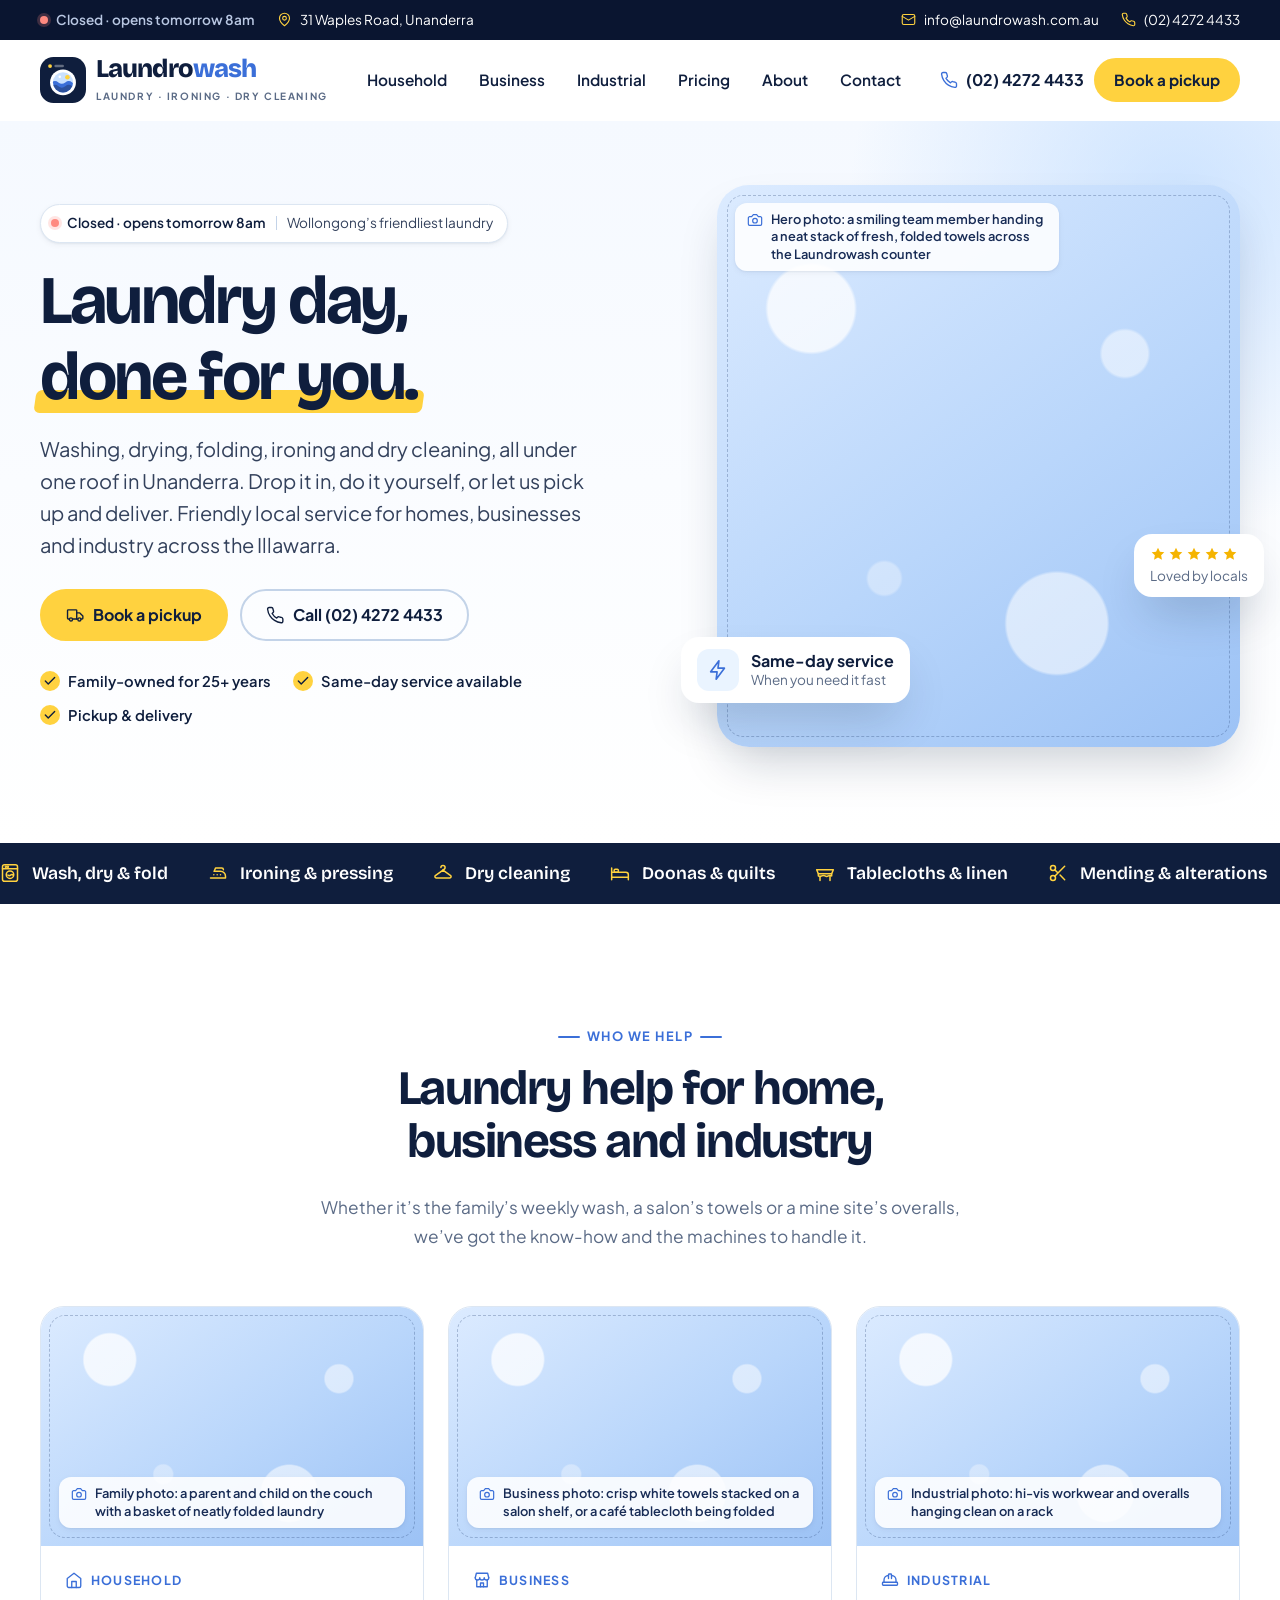
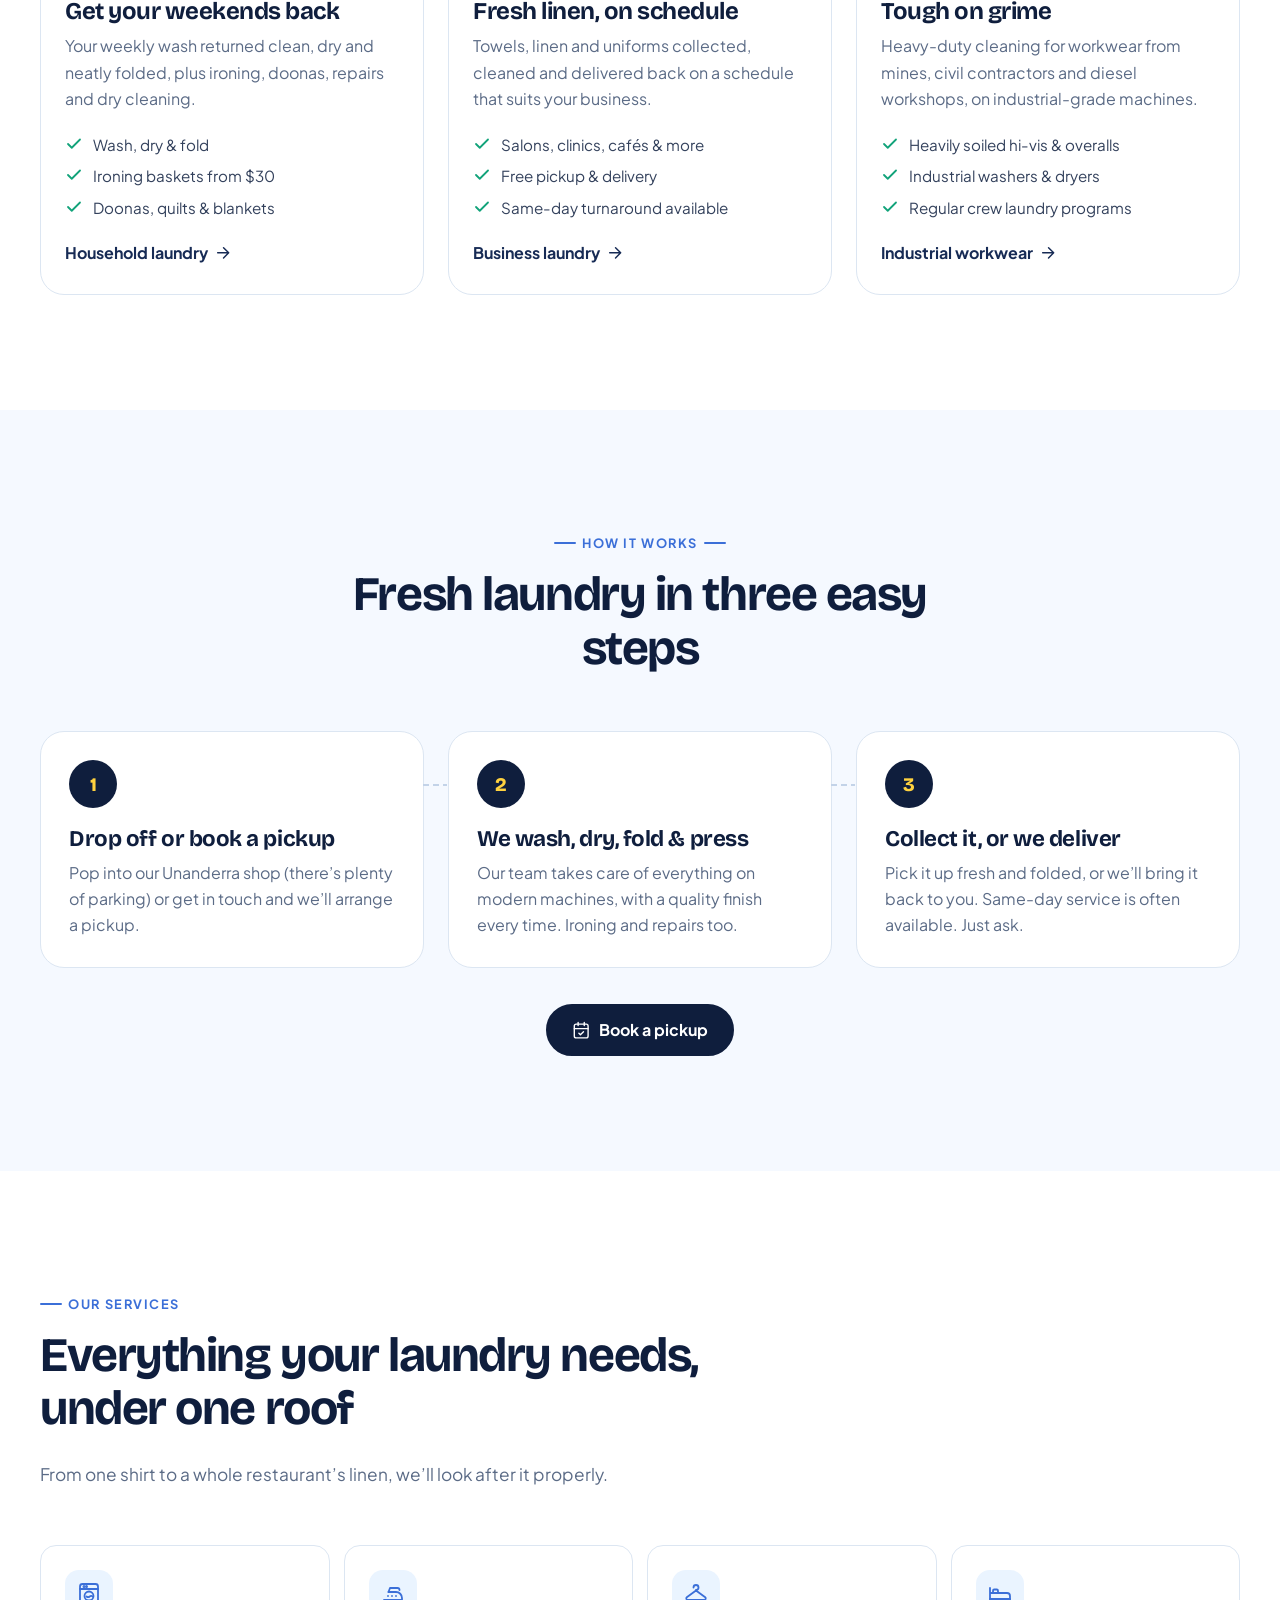
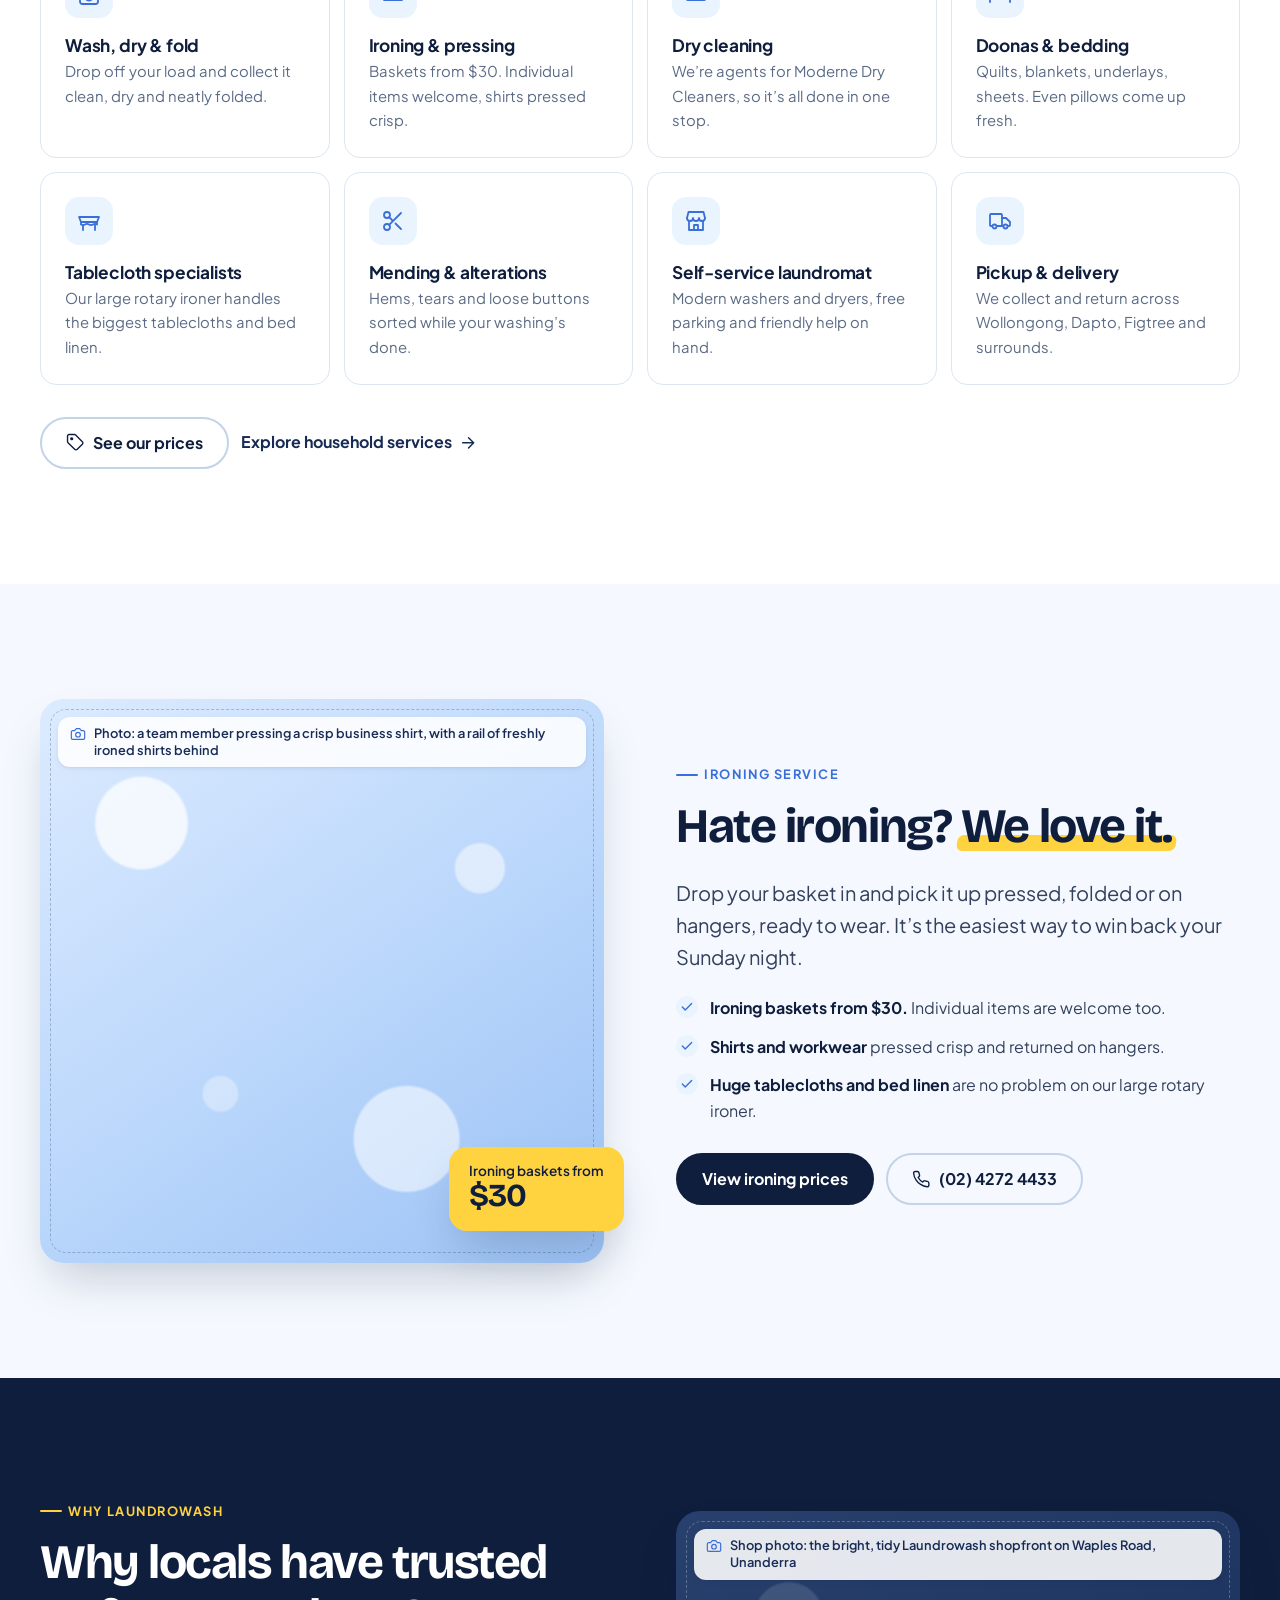
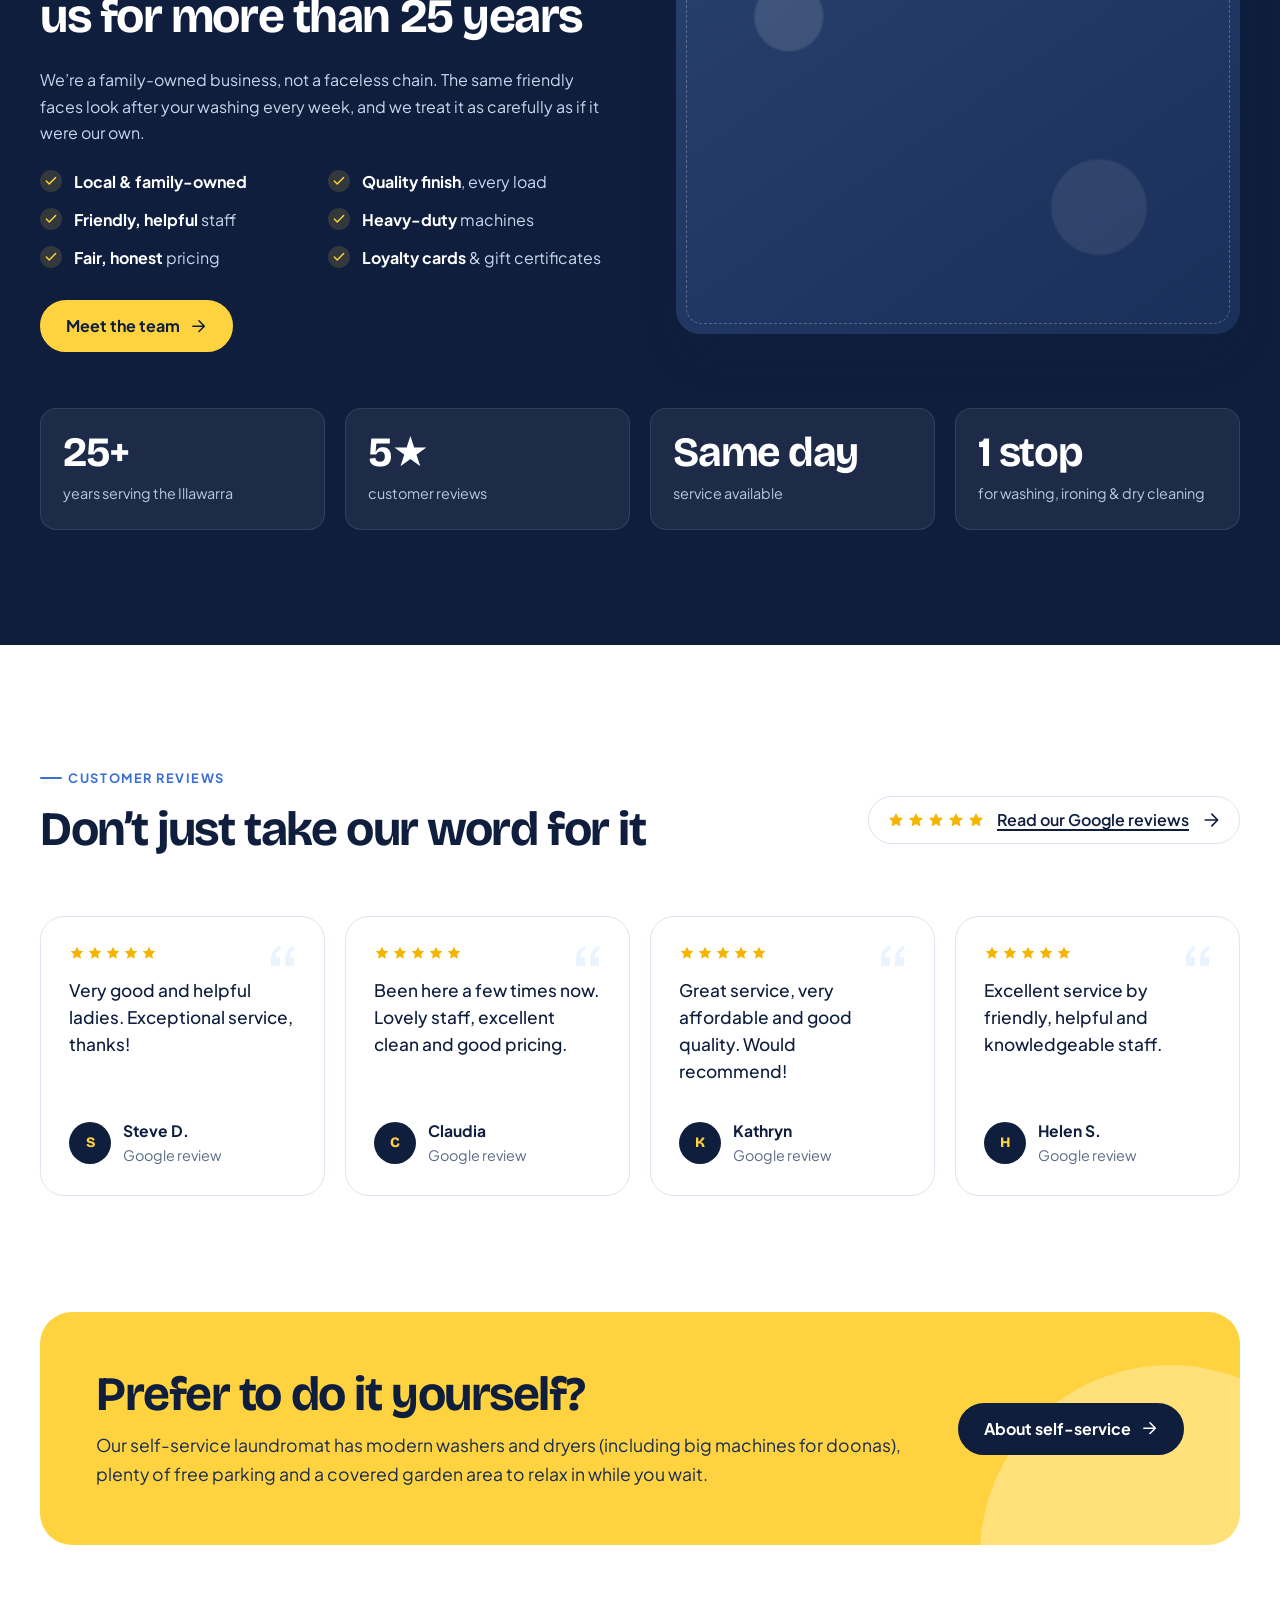
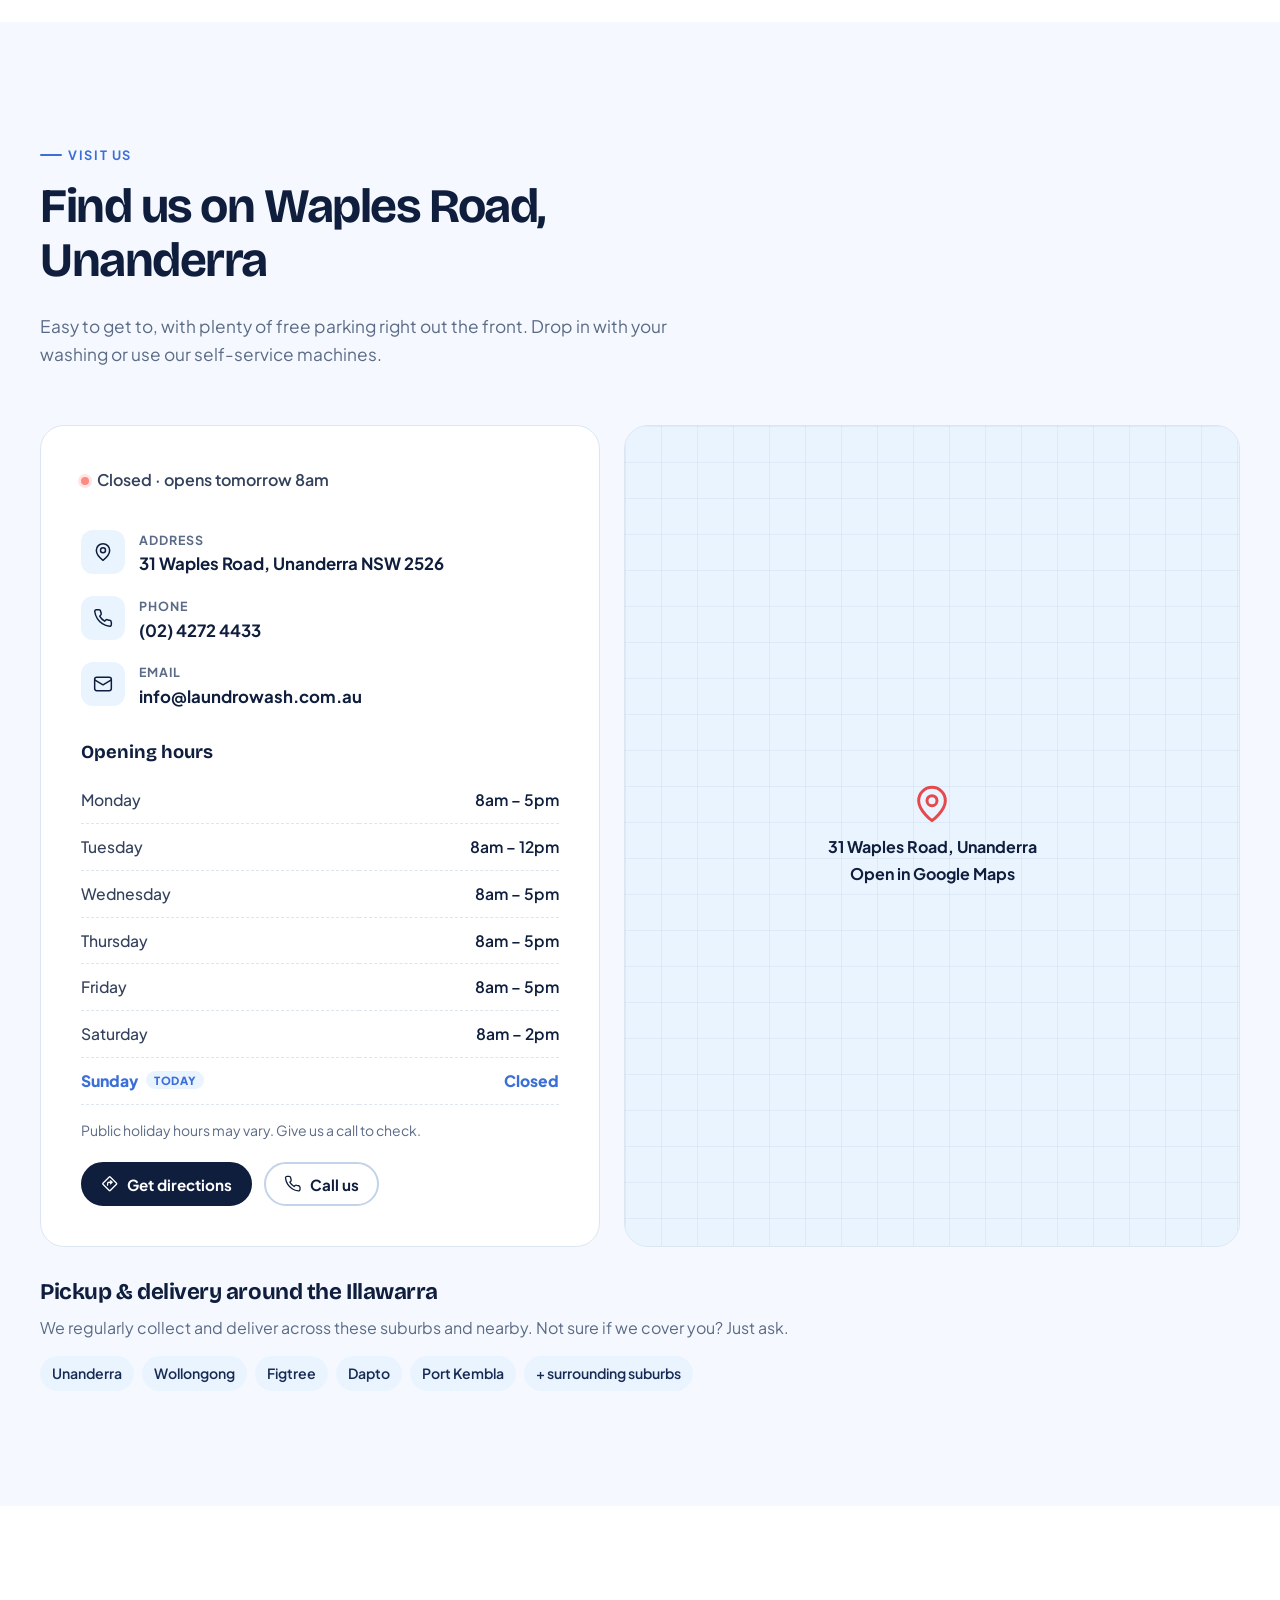
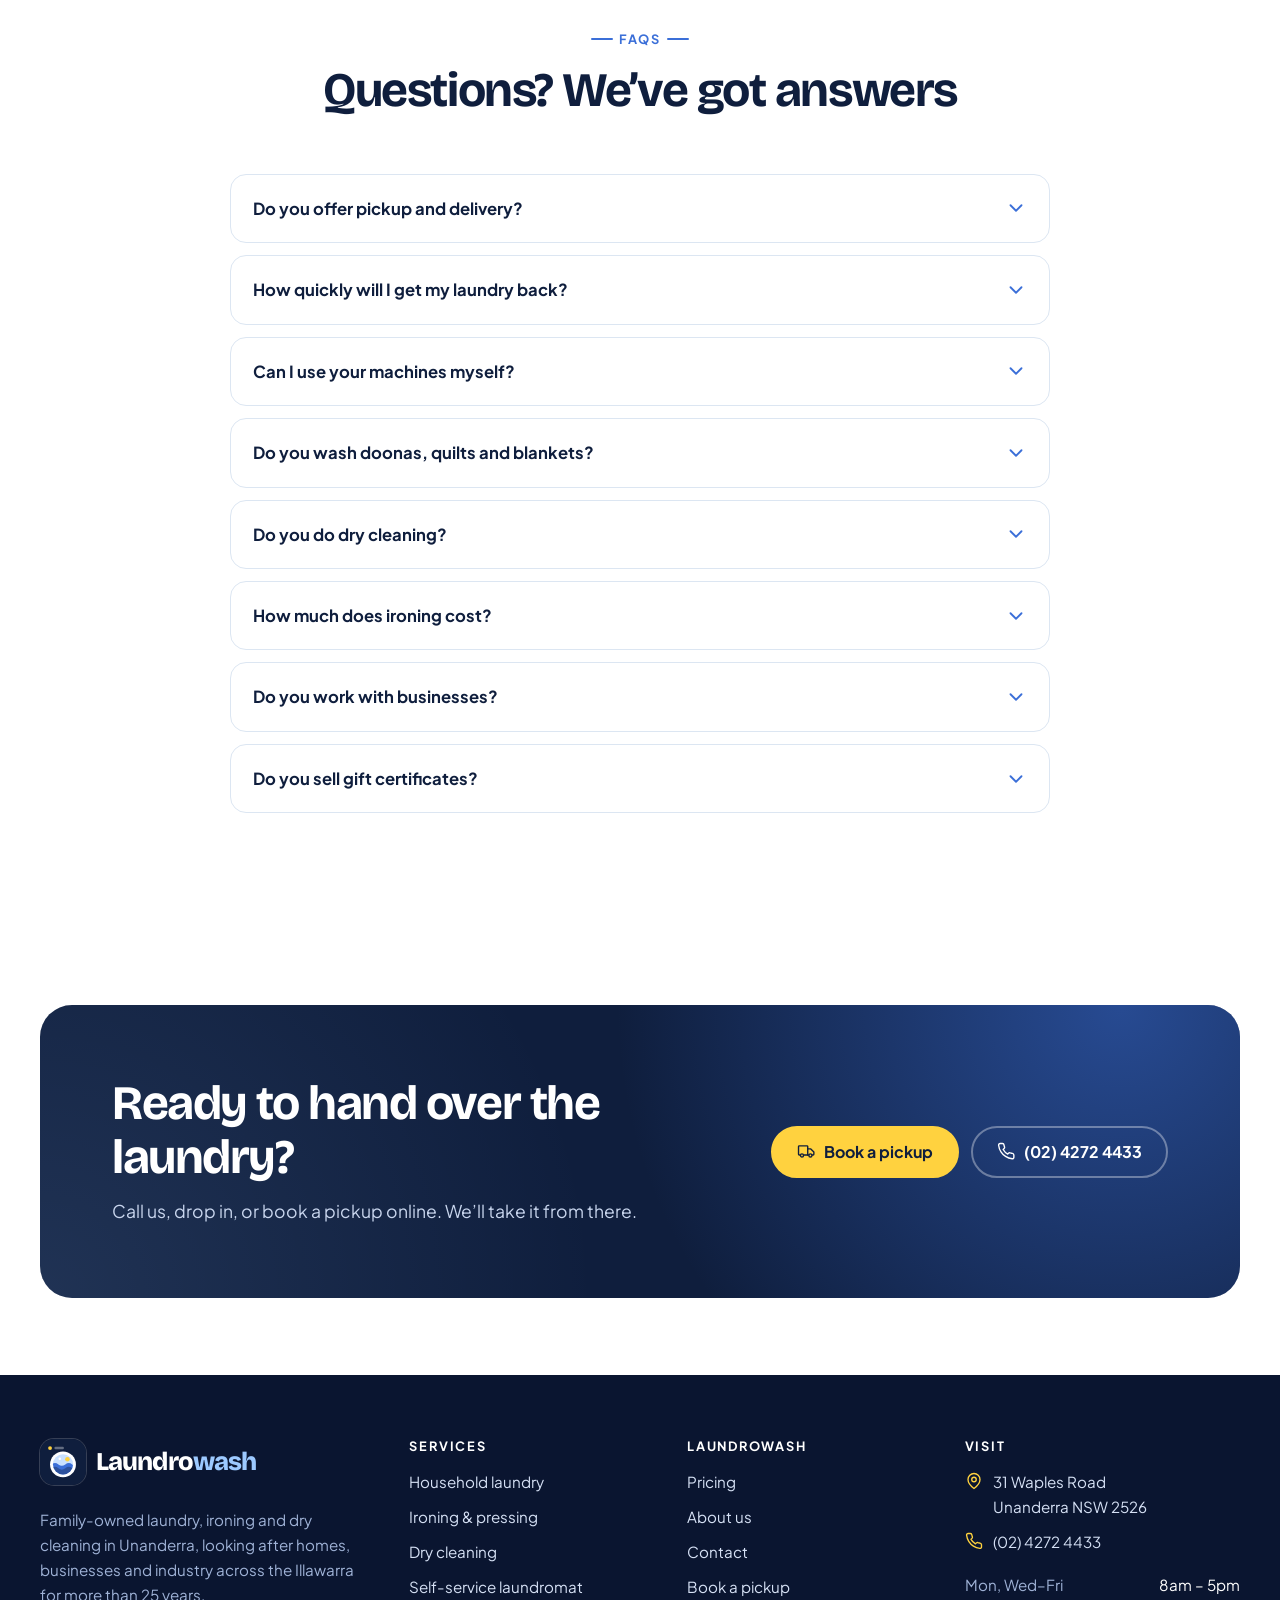
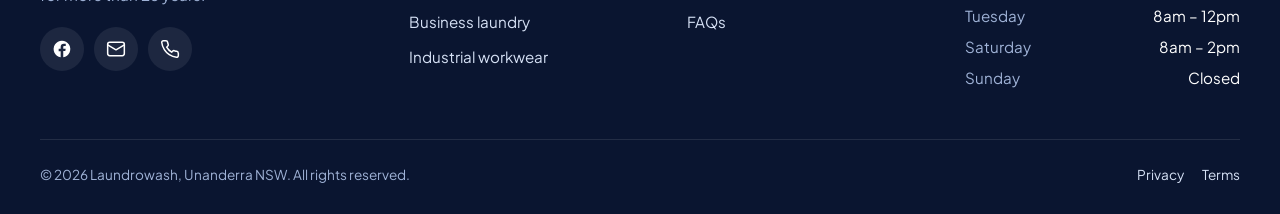
==== index.html @ 25bc3a05 "Build refreshed Laundrowash website New mobile-first static site for Laundrowash Unanderra, based on" ====
<!doctype html>
<html lang="en-AU">
<head>
  <meta charset="utf-8">
  <meta name="viewport" content="width=device-width, initial-scale=1, viewport-fit=cover">
  <title>Laundrowash Unanderra | Laundry, Ironing & Dry Cleaning in Wollongong</title>
  <meta name="description" content="Family-owned laundry in Unanderra. Wash, dry & fold, ironing from $30, dry cleaning, doonas, self-service machines and pickup & delivery across Wollongong and the Illawarra.">
  <link rel="canonical" href="https://www.laundrowash.com.au/">
  <meta name="theme-color" content="#0f1e3d">
  <meta name="format-detection" content="telephone=no">

  <meta property="og:type" content="website">
  <meta property="og:site_name" content="Laundrowash">
  <meta property="og:locale" content="en_AU">
  <meta property="og:title" content="Laundrowash | Laundry day, done for you">
  <meta property="og:description" content="Family-owned laundry in Unanderra. Wash, dry & fold, ironing from $30, dry cleaning, doonas, self-service machines and pickup & delivery across Wollongong and the Illawarra.">
  <meta property="og:url" content="https://www.laundrowash.com.au/">
  <meta property="og:image" content="https://www.laundrowash.com.au/assets/img/og-image.png">
  <meta property="og:image:width" content="1200">
  <meta property="og:image:height" content="630">
  <meta name="twitter:card" content="summary_large_image">

  <link rel="icon" href="/assets/img/favicon.svg" type="image/svg+xml">
  <link rel="icon" href="/favicon.ico" sizes="32x32">
  <link rel="apple-touch-icon" href="/assets/img/apple-touch-icon.png">
  <link rel="manifest" href="/site.webmanifest">

  <link rel="preload" href="/assets/fonts/plus-jakarta-sans-latin.woff2" as="font" type="font/woff2" crossorigin>
  <link rel="preload" href="/assets/fonts/bricolage-grotesque-latin.woff2" as="font" type="font/woff2" crossorigin>
  <link rel="stylesheet" href="/assets/css/styles.css">
  <script src="/assets/js/main.js" defer></script>

  <script type="application/ld+json">{"@context":"https://schema.org","@type":"DryCleaningOrLaundry","@id":"https://www.laundrowash.com.au/#business","name":"Laundrowash","alternateName":"Laundrowash Laundrette Unanderra","description":"Family-owned laundry in Unanderra offering washing, drying, folding, ironing, dry cleaning, self-service machines and pickup & delivery for households, businesses and industry across Wollongong and the Illawarra.","url":"https://www.laundrowash.com.au/","telephone":"+61 2 4272 4433","email":"info@laundrowash.com.au","image":"https://www.laundrowash.com.au/assets/img/og-image.png","logo":"https://www.laundrowash.com.au/assets/img/apple-touch-icon.png","priceRange":"$$","address":{"@type":"PostalAddress","streetAddress":"31 Waples Road","addressLocality":"Unanderra","addressRegion":"NSW","postalCode":"2526","addressCountry":"AU"},"areaServed":[{"@type":"Place","name":"Unanderra"},{"@type":"Place","name":"Wollongong"},{"@type":"Place","name":"Figtree"},{"@type":"Place","name":"Dapto"},{"@type":"Place","name":"Port Kembla"},{"@type":"Place","name":"Illawarra"}],"openingHoursSpecification":[{"@type":"OpeningHoursSpecification","dayOfWeek":"Monday","opens":"08:00","closes":"17:00"},{"@type":"OpeningHoursSpecification","dayOfWeek":"Tuesday","opens":"08:00","closes":"12:00"},{"@type":"OpeningHoursSpecification","dayOfWeek":"Wednesday","opens":"08:00","closes":"17:00"},{"@type":"OpeningHoursSpecification","dayOfWeek":"Thursday","opens":"08:00","closes":"17:00"},{"@type":"OpeningHoursSpecification","dayOfWeek":"Friday","opens":"08:00","closes":"17:00"},{"@type":"OpeningHoursSpecification","dayOfWeek":"Saturday","opens":"08:00","closes":"14:00"}],"sameAs":["https://www.facebook.com/laundrowashlaundrette/"]}</script>
  <script type="application/ld+json">{"@context":"https://schema.org","@type":"FAQPage","mainEntity":[{"@type":"Question","name":"Do you offer pickup and delivery?","acceptedAnswer":{"@type":"Answer","text":"Yes. We offer free pickup and delivery for local business and industrial customers, and home pickup and delivery by arrangement (conditions apply). Call (02) 4272 4433 to check your suburb and book a time."}},{"@type":"Question","name":"How quickly will I get my laundry back?","acceptedAnswer":{"@type":"Answer","text":"Most orders are ready quickly, and same-day service is often available if you drop off early in the day. Let us know when you need it and we will do our best to make it happen."}},{"@type":"Question","name":"Can I use your machines myself?","acceptedAnswer":{"@type":"Answer","text":"Absolutely. Our self-service laundromat has modern washers and dryers, including large machines for doonas and bulky items, plenty of free parking and friendly staff to help."}},{"@type":"Question","name":"Do you wash doonas, quilts and blankets?","acceptedAnswer":{"@type":"Answer","text":"We do, and pillows too. Doona and blanket washing starts from $15 for a single."}},{"@type":"Question","name":"Do you do dry cleaning?","acceptedAnswer":{"@type":"Answer","text":"Yes. We are agents for Moderne Dry Cleaners, so you can drop off your dry cleaning with your washing and ironing and collect it all from one place."}},{"@type":"Question","name":"How much does ironing cost?","acceptedAnswer":{"@type":"Answer","text":"Ironing baskets start from $30, and individual items are welcome."}},{"@type":"Question","name":"Do you work with businesses?","acceptedAnswer":{"@type":"Answer","text":"Yes. We look after dozens of local businesses including hairdressers, beauty and massage clinics, dentists, cafes, restaurants, schools, mechanics and heavy industry, with regular pickup schedules and pricing to suit."}},{"@type":"Question","name":"Do you sell gift certificates?","acceptedAnswer":{"@type":"Answer","text":"Yes. Gift certificates are available in store, and we also offer loyalty cards for regular customers."}}]}</script>
</head>
<body>
<a class="skip-link" href="#main">Skip to content</a>

<div class="topbar">
  <div class="container">
    <div class="topbar__group">
      <span class="topbar__item status" data-open-status><span class="status__dot"></span><span class="status__text">Mon–Fri from 8am · Sat 8am–2pm</span></span>
      <a class="topbar__item" href="https://www.google.com/maps/dir/?api=1&destination=Laundrowash%2C%2031%20Waples%20Road%2C%20Unanderra%20NSW%202526" target="_blank" rel="noopener"><svg class="icon" aria-hidden="true"><use href="/assets/img/icons.svg#i-pin"></use></svg>31 Waples Road, Unanderra</a>
    </div>
    <div class="topbar__group">
      <a class="topbar__item" href="mailto:info@laundrowash.com.au"><svg class="icon" aria-hidden="true"><use href="/assets/img/icons.svg#i-mail"></use></svg>info@laundrowash.com.au</a>
      <a class="topbar__item" href="tel:+61242724433"><svg class="icon" aria-hidden="true"><use href="/assets/img/icons.svg#i-phone"></use></svg>(02) 4272 4433</a>
    </div>
  </div>
</div>

<header class="site-header">
  <div class="container">
    <a class="brand" href="/" aria-label="Laundrowash home">
      <img class="brand__mark" src="/assets/img/logo-mark.svg" alt="" width="46" height="46">
      <span><span class="brand__name">Laundro<span>wash</span></span><span class="brand__tag">Laundry · Ironing · Dry cleaning</span></span>
    </a>
    <nav class="nav" aria-label="Main">
      <ul class="nav__list">
        <li><a class="nav__link" href="/domestic/">Household</a></li>
        <li><a class="nav__link" href="/commercial/">Business</a></li>
        <li><a class="nav__link" href="/industrial/">Industrial</a></li>
        <li><a class="nav__link" href="/pricing/">Pricing</a></li>
        <li><a class="nav__link" href="/about-us/">About</a></li>
        <li><a class="nav__link" href="/contact/">Contact</a></li>
      </ul>
    </nav>
    <div class="header-actions">
      <a class="header-phone" href="tel:+61242724433"><svg class="icon" aria-hidden="true"><use href="/assets/img/icons.svg#i-phone"></use></svg>(02) 4272 4433</a>
      <a class="btn btn--sun btn--sm header-cta" href="/contact/#book">Book a pickup</a>
      <button class="menu-toggle" type="button" aria-expanded="false" aria-controls="mobile-menu">
        <svg class="icon icon-menu" aria-hidden="true"><use href="/assets/img/icons.svg#i-menu"></use></svg><svg class="icon icon-close" aria-hidden="true"><use href="/assets/img/icons.svg#i-close"></use></svg><span class="menu-toggle__label">Menu</span>
      </button>
    </div>
  </div>
</header>

<div class="mobile-menu" id="mobile-menu">
  <nav aria-label="Mobile">
    <ul class="mobile-menu__list">
      <li><a href="/" aria-current="page">Home <svg class="icon" aria-hidden="true"><use href="/assets/img/icons.svg#i-arrow"></use></svg></a></li>
      <li><a href="/domestic/">Household laundry <svg class="icon" aria-hidden="true"><use href="/assets/img/icons.svg#i-arrow"></use></svg></a></li>
      <li><a href="/commercial/">Business laundry <svg class="icon" aria-hidden="true"><use href="/assets/img/icons.svg#i-arrow"></use></svg></a></li>
      <li><a href="/industrial/">Industrial workwear <svg class="icon" aria-hidden="true"><use href="/assets/img/icons.svg#i-arrow"></use></svg></a></li>
      <li><a href="/pricing/">Pricing <svg class="icon" aria-hidden="true"><use href="/assets/img/icons.svg#i-arrow"></use></svg></a></li>
      <li><a href="/about-us/">About <svg class="icon" aria-hidden="true"><use href="/assets/img/icons.svg#i-arrow"></use></svg></a></li>
      <li><a href="/contact/">Contact <svg class="icon" aria-hidden="true"><use href="/assets/img/icons.svg#i-arrow"></use></svg></a></li>
    </ul>
  </nav>
  <div class="mobile-menu__cta">
    <a class="btn btn--sun btn--block" href="/contact/#book"><svg class="icon" aria-hidden="true"><use href="/assets/img/icons.svg#i-truck"></use></svg> Book a pickup</a>
    <a class="btn btn--ghost btn--block" href="tel:+61242724433"><svg class="icon" aria-hidden="true"><use href="/assets/img/icons.svg#i-phone"></use></svg> Call (02) 4272 4433</a>
  </div>
  <div class="mobile-menu__info">
    <p class="status" data-open-status><span class="status__dot"></span><span class="status__text">Mon–Fri from 8am · Sat 8am–2pm</span></p>
    <p><svg class="icon" aria-hidden="true"><use href="/assets/img/icons.svg#i-pin"></use></svg> 31 Waples Road, Unanderra NSW 2526</p>
    <p><svg class="icon" aria-hidden="true"><use href="/assets/img/icons.svg#i-mail"></use></svg> <a href="mailto:info@laundrowash.com.au">info@laundrowash.com.au</a></p>
  </div>
</div>

<main id="main">
<!-- ============ HERO ============ -->
<section class="hero">
  <div class="container hero__grid">
    <div class="hero__copy">
      <p class="hero__status">
        <span class="status" data-open-status><span class="status__dot"></span><span class="status__text">Open Mon–Sat</span></span>
        <span class="sep" aria-hidden="true"></span>
        <span class="hero__tagline">Wollongong&rsquo;s friendliest laundry</span>
      </p>
      <h1>Laundry day, <span class="hl">done for you.</span></h1>
      <p class="lead">Washing, drying, folding, ironing and dry cleaning, all under one roof in Unanderra. Drop it in, do it yourself, or let us pick up and deliver. Friendly local service for homes, businesses and industry across the Illawarra.</p>
      <div class="btn-row">
        <a class="btn btn--sun" href="/contact/#book"><svg class="icon" aria-hidden="true"><use href="/assets/img/icons.svg#i-truck"></use></svg> Book a pickup</a>
        <a class="btn btn--ghost" href="tel:+61242724433"><svg class="icon" aria-hidden="true"><use href="/assets/img/icons.svg#i-phone"></use></svg> Call (02) 4272 4433</a>
      </div>
      <ul class="hero__trust">
        <li><svg class="icon" aria-hidden="true"><use href="/assets/img/icons.svg#i-check"></use></svg> Family-owned for 25+ years</li>
        <li><svg class="icon" aria-hidden="true"><use href="/assets/img/icons.svg#i-check"></use></svg> Same-day service available</li>
        <li><svg class="icon" aria-hidden="true"><use href="/assets/img/icons.svg#i-check"></use></svg> Pickup &amp; delivery</li>
      </ul>
    </div>
    <div class="hero__media">
      <div class="ph ph--tall" role="img" aria-label="Photo placeholder: Hero photo: a smiling team member handing a neat stack of fresh, folded towels across the Laundrowash counter"><span class="ph__label"><svg class="icon" aria-hidden="true"><use href="/assets/img/icons.svg#i-camera"></use></svg><span>Hero photo: a smiling team member handing a neat stack of fresh, folded towels across the Laundrowash counter</span></span></div>
      <div class="float-card float-card--a">
        <span class="float-card__icon"><svg class="icon" aria-hidden="true"><use href="/assets/img/icons.svg#i-bolt"></use></svg></span>
        <span><strong>Same-day service</strong>When you need it fast</span>
      </div>
      <div class="float-card float-card--b">
        <span><strong><span class="stars" role="img" aria-label="5 out of 5 stars"><svg class="icon" aria-hidden="true"><use href="/assets/img/icons.svg#i-star"></use></svg><svg class="icon" aria-hidden="true"><use href="/assets/img/icons.svg#i-star"></use></svg><svg class="icon" aria-hidden="true"><use href="/assets/img/icons.svg#i-star"></use></svg><svg class="icon" aria-hidden="true"><use href="/assets/img/icons.svg#i-star"></use></svg><svg class="icon" aria-hidden="true"><use href="/assets/img/icons.svg#i-star"></use></svg></span></strong>Loved by locals</span>
      </div>
    </div>
  </div>
</section>

<!-- ============ STRIP ============ -->
<div class="strip" aria-hidden="true">
  <div class="strip__track">
    <span class="strip__item"><svg class="icon" aria-hidden="true"><use href="/assets/img/icons.svg#i-washer"></use></svg> Wash, dry &amp; fold</span>
    <span class="strip__item"><svg class="icon" aria-hidden="true"><use href="/assets/img/icons.svg#i-iron"></use></svg> Ironing &amp; pressing</span>
    <span class="strip__item"><svg class="icon" aria-hidden="true"><use href="/assets/img/icons.svg#i-hanger"></use></svg> Dry cleaning</span>
    <span class="strip__item"><svg class="icon" aria-hidden="true"><use href="/assets/img/icons.svg#i-bed"></use></svg> Doonas &amp; quilts</span>
    <span class="strip__item"><svg class="icon" aria-hidden="true"><use href="/assets/img/icons.svg#i-table"></use></svg> Tablecloths &amp; linen</span>
    <span class="strip__item"><svg class="icon" aria-hidden="true"><use href="/assets/img/icons.svg#i-scissors"></use></svg> Mending &amp; alterations</span>
    <span class="strip__item"><svg class="icon" aria-hidden="true"><use href="/assets/img/icons.svg#i-store"></use></svg> Self-service laundromat</span>
    <span class="strip__item"><svg class="icon" aria-hidden="true"><use href="/assets/img/icons.svg#i-truck"></use></svg> Pickup &amp; delivery</span>
    <span class="strip__item"><svg class="icon" aria-hidden="true"><use href="/assets/img/icons.svg#i-washer"></use></svg> Wash, dry &amp; fold</span>
    <span class="strip__item"><svg class="icon" aria-hidden="true"><use href="/assets/img/icons.svg#i-iron"></use></svg> Ironing &amp; pressing</span>
    <span class="strip__item"><svg class="icon" aria-hidden="true"><use href="/assets/img/icons.svg#i-hanger"></use></svg> Dry cleaning</span>
    <span class="strip__item"><svg class="icon" aria-hidden="true"><use href="/assets/img/icons.svg#i-bed"></use></svg> Doonas &amp; quilts</span>
    <span class="strip__item"><svg class="icon" aria-hidden="true"><use href="/assets/img/icons.svg#i-table"></use></svg> Tablecloths &amp; linen</span>
    <span class="strip__item"><svg class="icon" aria-hidden="true"><use href="/assets/img/icons.svg#i-scissors"></use></svg> Mending &amp; alterations</span>
    <span class="strip__item"><svg class="icon" aria-hidden="true"><use href="/assets/img/icons.svg#i-store"></use></svg> Self-service laundromat</span>
    <span class="strip__item"><svg class="icon" aria-hidden="true"><use href="/assets/img/icons.svg#i-truck"></use></svg> Pickup &amp; delivery</span>
  </div>
</div>

<!-- ============ AUDIENCES ============ -->
<section class="section" aria-labelledby="who-title">
  <div class="container">
    <div class="section-head text-center">
      <p class="eyebrow">Who we help</p>
      <h2 id="who-title">Laundry help for home, business and industry</h2>
      <p>Whether it&rsquo;s the family&rsquo;s weekly wash, a salon&rsquo;s towels or a mine site&rsquo;s overalls, we&rsquo;ve got the know-how and the machines to handle it.</p>
    </div>
    <div class="audience">
      <a class="audience-card reveal" href="/domestic/">
        <div class="ph " role="img" aria-label="Photo placeholder: Family photo: a parent and child on the couch with a basket of neatly folded laundry"><span class="ph__label"><svg class="icon" aria-hidden="true"><use href="/assets/img/icons.svg#i-camera"></use></svg><span>Family photo: a parent and child on the couch with a basket of neatly folded laundry</span></span></div>
        <div class="audience-card__body">
          <span class="audience-card__kicker"><svg class="icon" aria-hidden="true"><use href="/assets/img/icons.svg#i-home"></use></svg> Household</span>
          <h3>Get your weekends back</h3>
          <p>Your weekly wash returned clean, dry and neatly folded, plus ironing, doonas, repairs and dry cleaning.</p>
          <ul>
            <li><svg class="icon" aria-hidden="true"><use href="/assets/img/icons.svg#i-check"></use></svg> Wash, dry &amp; fold</li>
            <li><svg class="icon" aria-hidden="true"><use href="/assets/img/icons.svg#i-check"></use></svg> Ironing baskets from $30</li>
            <li><svg class="icon" aria-hidden="true"><use href="/assets/img/icons.svg#i-check"></use></svg> Doonas, quilts &amp; blankets</li>
          </ul>
          <span class="link-arrow">Household laundry <svg class="icon" aria-hidden="true"><use href="/assets/img/icons.svg#i-arrow"></use></svg></span>
        </div>
      </a>
      <a class="audience-card reveal reveal-d1" href="/commercial/">
        <div class="ph " role="img" aria-label="Photo placeholder: Business photo: crisp white towels stacked on a salon shelf, or a café tablecloth being folded"><span class="ph__label"><svg class="icon" aria-hidden="true"><use href="/assets/img/icons.svg#i-camera"></use></svg><span>Business photo: crisp white towels stacked on a salon shelf, or a café tablecloth being folded</span></span></div>
        <div class="audience-card__body">
          <span class="audience-card__kicker"><svg class="icon" aria-hidden="true"><use href="/assets/img/icons.svg#i-store"></use></svg> Business</span>
          <h3>Fresh linen, on schedule</h3>
          <p>Towels, linen and uniforms collected, cleaned and delivered back on a schedule that suits your business.</p>
          <ul>
            <li><svg class="icon" aria-hidden="true"><use href="/assets/img/icons.svg#i-check"></use></svg> Salons, clinics, caf&eacute;s &amp; more</li>
            <li><svg class="icon" aria-hidden="true"><use href="/assets/img/icons.svg#i-check"></use></svg> Free pickup &amp; delivery</li>
            <li><svg class="icon" aria-hidden="true"><use href="/assets/img/icons.svg#i-check"></use></svg> Same-day turnaround available</li>
          </ul>
          <span class="link-arrow">Business laundry <svg class="icon" aria-hidden="true"><use href="/assets/img/icons.svg#i-arrow"></use></svg></span>
        </div>
      </a>
      <a class="audience-card reveal reveal-d2" href="/industrial/">
        <div class="ph " role="img" aria-label="Photo placeholder: Industrial photo: hi-vis workwear and overalls hanging clean on a rack"><span class="ph__label"><svg class="icon" aria-hidden="true"><use href="/assets/img/icons.svg#i-camera"></use></svg><span>Industrial photo: hi-vis workwear and overalls hanging clean on a rack</span></span></div>
        <div class="audience-card__body">
          <span class="audience-card__kicker"><svg class="icon" aria-hidden="true"><use href="/assets/img/icons.svg#i-hardhat"></use></svg> Industrial</span>
          <h3>Tough on grime</h3>
          <p>Heavy-duty cleaning for workwear from mines, civil contractors and diesel workshops, on industrial-grade machines.</p>
          <ul>
            <li><svg class="icon" aria-hidden="true"><use href="/assets/img/icons.svg#i-check"></use></svg> Heavily soiled hi-vis &amp; overalls</li>
            <li><svg class="icon" aria-hidden="true"><use href="/assets/img/icons.svg#i-check"></use></svg> Industrial washers &amp; dryers</li>
            <li><svg class="icon" aria-hidden="true"><use href="/assets/img/icons.svg#i-check"></use></svg> Regular crew laundry programs</li>
          </ul>
          <span class="link-arrow">Industrial workwear <svg class="icon" aria-hidden="true"><use href="/assets/img/icons.svg#i-arrow"></use></svg></span>
        </div>
      </a>
    </div>
  </div>
</section>

<!-- ============ HOW IT WORKS ============ -->
<section class="section section--soft" aria-labelledby="how-title">
  <div class="container">
    <div class="section-head text-center">
      <p class="eyebrow">How it works</p>
      <h2 id="how-title">Fresh laundry in three easy steps</h2>
    </div>
    <ol class="steps">
      <li class="step reveal">
        <span class="step__num">1</span>
        <h3>Drop off or book a pickup</h3>
        <p>Pop into our Unanderra shop (there&rsquo;s plenty of parking) or get in touch and we&rsquo;ll arrange a pickup.</p>
      </li>
      <li class="step reveal reveal-d1">
        <span class="step__num">2</span>
        <h3>We wash, dry, fold &amp; press</h3>
        <p>Our team takes care of everything on modern machines, with a quality finish every time. Ironing and repairs too.</p>
      </li>
      <li class="step reveal reveal-d2">
        <span class="step__num">3</span>
        <h3>Collect it, or we deliver</h3>
        <p>Pick it up fresh and folded, or we&rsquo;ll bring it back to you. Same-day service is often available. Just ask.</p>
      </li>
    </ol>
    <div class="text-center" style="margin-top:36px">
      <a class="btn" href="/contact/#book"><svg class="icon" aria-hidden="true"><use href="/assets/img/icons.svg#i-calendar"></use></svg> Book a pickup</a>
    </div>
  </div>
</section>

<!-- ============ SERVICES ============ -->
<section class="section" aria-labelledby="services-title">
  <div class="container">
    <div class="section-head">
      <p class="eyebrow">Our services</p>
      <h2 id="services-title">Everything your laundry needs, under one roof</h2>
      <p>From one shirt to a whole restaurant&rsquo;s linen, we&rsquo;ll look after it properly.</p>
    </div>
    <div class="tiles">
      <div class="tile reveal"><span class="tile__icon"><svg class="icon" aria-hidden="true"><use href="/assets/img/icons.svg#i-washer"></use></svg></span><div><h3>Wash, dry &amp; fold</h3><p>Drop off your load and collect it clean, dry and neatly folded.</p></div></div>
      <div class="tile reveal reveal-d1"><span class="tile__icon"><svg class="icon" aria-hidden="true"><use href="/assets/img/icons.svg#i-iron"></use></svg></span><div><h3>Ironing &amp; pressing</h3><p>Baskets from $30. Individual items welcome, shirts pressed crisp.</p></div></div>
      <div class="tile reveal reveal-d2"><span class="tile__icon"><svg class="icon" aria-hidden="true"><use href="/assets/img/icons.svg#i-hanger"></use></svg></span><div><h3>Dry cleaning</h3><p>We&rsquo;re agents for Moderne Dry Cleaners, so it&rsquo;s all done in one stop.</p></div></div>
      <div class="tile reveal reveal-d3"><span class="tile__icon"><svg class="icon" aria-hidden="true"><use href="/assets/img/icons.svg#i-bed"></use></svg></span><div><h3>Doonas &amp; bedding</h3><p>Quilts, blankets, underlays, sheets. Even pillows come up fresh.</p></div></div>
      <div class="tile reveal"><span class="tile__icon"><svg class="icon" aria-hidden="true"><use href="/assets/img/icons.svg#i-table"></use></svg></span><div><h3>Tablecloth specialists</h3><p>Our large rotary ironer handles the biggest tablecloths and bed linen.</p></div></div>
      <div class="tile reveal reveal-d1"><span class="tile__icon"><svg class="icon" aria-hidden="true"><use href="/assets/img/icons.svg#i-scissors"></use></svg></span><div><h3>Mending &amp; alterations</h3><p>Hems, tears and loose buttons sorted while your washing&rsquo;s done.</p></div></div>
      <div class="tile reveal reveal-d2"><span class="tile__icon"><svg class="icon" aria-hidden="true"><use href="/assets/img/icons.svg#i-store"></use></svg></span><div><h3>Self-service laundromat</h3><p>Modern washers and dryers, free parking and friendly help on hand.</p></div></div>
      <div class="tile reveal reveal-d3"><span class="tile__icon"><svg class="icon" aria-hidden="true"><use href="/assets/img/icons.svg#i-truck"></use></svg></span><div><h3>Pickup &amp; delivery</h3><p>We collect and return across Wollongong, Dapto, Figtree and surrounds.</p></div></div>
    </div>
    <div class="btn-row" style="margin-top:32px">
      <a class="btn btn--ghost" href="/pricing/"><svg class="icon" aria-hidden="true"><use href="/assets/img/icons.svg#i-tag"></use></svg> See our prices</a>
      <a class="link-arrow" href="/domestic/" style="align-self:center">Explore household services <svg class="icon" aria-hidden="true"><use href="/assets/img/icons.svg#i-arrow"></use></svg></a>
    </div>
  </div>
</section>

<!-- ============ IRONING FEATURE ============ -->
<section class="section section--soft" aria-labelledby="ironing-title">
  <div class="container split">
    <div class="split__media reveal">
      <div class="ph ph--square" role="img" aria-label="Photo placeholder: Photo: a team member pressing a crisp business shirt, with a rail of freshly ironed shirts behind"><span class="ph__label"><svg class="icon" aria-hidden="true"><use href="/assets/img/icons.svg#i-camera"></use></svg><span>Photo: a team member pressing a crisp business shirt, with a rail of freshly ironed shirts behind</span></span></div>
      <div class="split__badge"><span>Ironing baskets from</span><strong>$30</strong></div>
    </div>
    <div class="reveal reveal-d1">
      <p class="eyebrow">Ironing service</p>
      <h2 id="ironing-title">Hate ironing? <span class="hl">We love it.</span></h2>
      <p class="lead">Drop your basket in and pick it up pressed, folded or on hangers, ready to wear. It&rsquo;s the easiest way to win back your Sunday night.</p>
      <ul class="checklist">
        <li><svg class="icon" aria-hidden="true"><use href="/assets/img/icons.svg#i-check"></use></svg> <span><strong>Ironing baskets from $30.</strong> Individual items are welcome too.</span></li>
        <li><svg class="icon" aria-hidden="true"><use href="/assets/img/icons.svg#i-check"></use></svg> <span><strong>Shirts and workwear</strong> pressed crisp and returned on hangers.</span></li>
        <li><svg class="icon" aria-hidden="true"><use href="/assets/img/icons.svg#i-check"></use></svg> <span><strong>Huge tablecloths and bed linen</strong> are no problem on our large rotary ironer.</span></li>
      </ul>
      <div class="btn-row">
        <a class="btn" href="/pricing/#ironing">View ironing prices</a>
        <a class="btn btn--ghost" href="tel:+61242724433"><svg class="icon" aria-hidden="true"><use href="/assets/img/icons.svg#i-phone"></use></svg> (02) 4272 4433</a>
      </div>
    </div>
  </div>
</section>

<!-- ============ WHY US ============ -->
<section class="section section--navy" aria-labelledby="why-title">
  <div class="container">
    <div class="split">
      <div class="reveal">
        <p class="eyebrow">Why Laundrowash</p>
        <h2 id="why-title">Why locals have trusted us for more than 25 years</h2>
        <p>We&rsquo;re a family-owned business, not a faceless chain. The same friendly faces look after your washing every week, and we treat it as carefully as if it were our own.</p>
        <ul class="checklist checklist--2">
          <li><svg class="icon" aria-hidden="true"><use href="/assets/img/icons.svg#i-check"></use></svg> <span><strong>Local &amp; family-owned</strong></span></li>
          <li><svg class="icon" aria-hidden="true"><use href="/assets/img/icons.svg#i-check"></use></svg> <span><strong>Quality finish</strong>, every load</span></li>
          <li><svg class="icon" aria-hidden="true"><use href="/assets/img/icons.svg#i-check"></use></svg> <span><strong>Friendly, helpful</strong> staff</span></li>
          <li><svg class="icon" aria-hidden="true"><use href="/assets/img/icons.svg#i-check"></use></svg> <span><strong>Heavy-duty</strong> machines</span></li>
          <li><svg class="icon" aria-hidden="true"><use href="/assets/img/icons.svg#i-check"></use></svg> <span><strong>Fair, honest</strong> pricing</span></li>
          <li><svg class="icon" aria-hidden="true"><use href="/assets/img/icons.svg#i-check"></use></svg> <span><strong>Loyalty cards</strong> &amp; gift certificates</span></li>
        </ul>
        <a class="btn btn--sun" href="/about-us/">Meet the team <svg class="icon" aria-hidden="true"><use href="/assets/img/icons.svg#i-arrow"></use></svg></a>
      </div>
      <div class="split__media reveal reveal-d1">
        <div class="ph ph--navy" role="img" aria-label="Photo placeholder: Shop photo: the bright, tidy Laundrowash shopfront on Waples Road, Unanderra"><span class="ph__label"><svg class="icon" aria-hidden="true"><use href="/assets/img/icons.svg#i-camera"></use></svg><span>Shop photo: the bright, tidy Laundrowash shopfront on Waples Road, Unanderra</span></span></div>
      </div>
    </div>
    <ul class="stats" style="margin-top:56px">
      <li class="stat reveal"><strong>25+</strong><span>years serving the Illawarra</span></li>
      <li class="stat reveal reveal-d1"><strong>5&#9733;</strong><span>customer reviews</span></li>
      <li class="stat reveal reveal-d2"><strong>Same day</strong><span>service available</span></li>
      <li class="stat reveal reveal-d3"><strong>1 stop</strong><span>for washing, ironing &amp; dry cleaning</span></li>
    </ul>
  </div>
</section>

<!-- ============ REVIEWS ============ -->
<section class="section" aria-labelledby="reviews-title">
  <div class="container">
    <div class="reviews__summary">
      <div>
        <p class="eyebrow">Customer reviews</p>
        <h2 id="reviews-title" class="mt-0">Don’t just take our word for it</h2>
      </div>
      <a class="rating-pill" href="https://www.google.com/search?q=Laundrowash+Unanderra+reviews" target="_blank" rel="noopener"><span class="stars" role="img" aria-label="5 out of 5 stars"><svg class="icon" aria-hidden="true"><use href="/assets/img/icons.svg#i-star"></use></svg><svg class="icon" aria-hidden="true"><use href="/assets/img/icons.svg#i-star"></use></svg><svg class="icon" aria-hidden="true"><use href="/assets/img/icons.svg#i-star"></use></svg><svg class="icon" aria-hidden="true"><use href="/assets/img/icons.svg#i-star"></use></svg><svg class="icon" aria-hidden="true"><use href="/assets/img/icons.svg#i-star"></use></svg></span> Read our Google reviews <svg class="icon" aria-hidden="true"><use href="/assets/img/icons.svg#i-arrow"></use></svg></a>
    </div>
    <div class="reviews">
  <figure class="review reveal reveal-d0">
    <svg class="review__quote-icon" aria-hidden="true"><use href="/assets/img/icons.svg#i-quote"></use></svg>
    <span class="stars" role="img" aria-label="5 out of 5 stars"><svg class="icon" aria-hidden="true"><use href="/assets/img/icons.svg#i-star"></use></svg><svg class="icon" aria-hidden="true"><use href="/assets/img/icons.svg#i-star"></use></svg><svg class="icon" aria-hidden="true"><use href="/assets/img/icons.svg#i-star"></use></svg><svg class="icon" aria-hidden="true"><use href="/assets/img/icons.svg#i-star"></use></svg><svg class="icon" aria-hidden="true"><use href="/assets/img/icons.svg#i-star"></use></svg></span>
    <blockquote><p>Very good and helpful ladies. Exceptional service, thanks!</p></blockquote>
    <figcaption><span class="review__avatar" aria-hidden="true">S</span><span><strong>Steve D.</strong>Google review</span></figcaption>
  </figure>
  <figure class="review reveal reveal-d1">
    <svg class="review__quote-icon" aria-hidden="true"><use href="/assets/img/icons.svg#i-quote"></use></svg>
    <span class="stars" role="img" aria-label="5 out of 5 stars"><svg class="icon" aria-hidden="true"><use href="/assets/img/icons.svg#i-star"></use></svg><svg class="icon" aria-hidden="true"><use href="/assets/img/icons.svg#i-star"></use></svg><svg class="icon" aria-hidden="true"><use href="/assets/img/icons.svg#i-star"></use></svg><svg class="icon" aria-hidden="true"><use href="/assets/img/icons.svg#i-star"></use></svg><svg class="icon" aria-hidden="true"><use href="/assets/img/icons.svg#i-star"></use></svg></span>
    <blockquote><p>Been here a few times now. Lovely staff, excellent clean and good pricing.</p></blockquote>
    <figcaption><span class="review__avatar" aria-hidden="true">C</span><span><strong>Claudia</strong>Google review</span></figcaption>
  </figure>
  <figure class="review reveal reveal-d2">
    <svg class="review__quote-icon" aria-hidden="true"><use href="/assets/img/icons.svg#i-quote"></use></svg>
    <span class="stars" role="img" aria-label="5 out of 5 stars"><svg class="icon" aria-hidden="true"><use href="/assets/img/icons.svg#i-star"></use></svg><svg class="icon" aria-hidden="true"><use href="/assets/img/icons.svg#i-star"></use></svg><svg class="icon" aria-hidden="true"><use href="/assets/img/icons.svg#i-star"></use></svg><svg class="icon" aria-hidden="true"><use href="/assets/img/icons.svg#i-star"></use></svg><svg class="icon" aria-hidden="true"><use href="/assets/img/icons.svg#i-star"></use></svg></span>
    <blockquote><p>Great service, very affordable and good quality. Would recommend!</p></blockquote>
    <figcaption><span class="review__avatar" aria-hidden="true">K</span><span><strong>Kathryn</strong>Google review</span></figcaption>
  </figure>
  <figure class="review reveal reveal-d3">
    <svg class="review__quote-icon" aria-hidden="true"><use href="/assets/img/icons.svg#i-quote"></use></svg>
    <span class="stars" role="img" aria-label="5 out of 5 stars"><svg class="icon" aria-hidden="true"><use href="/assets/img/icons.svg#i-star"></use></svg><svg class="icon" aria-hidden="true"><use href="/assets/img/icons.svg#i-star"></use></svg><svg class="icon" aria-hidden="true"><use href="/assets/img/icons.svg#i-star"></use></svg><svg class="icon" aria-hidden="true"><use href="/assets/img/icons.svg#i-star"></use></svg><svg class="icon" aria-hidden="true"><use href="/assets/img/icons.svg#i-star"></use></svg></span>
    <blockquote><p>Excellent service by friendly, helpful and knowledgeable staff.</p></blockquote>
    <figcaption><span class="review__avatar" aria-hidden="true">H</span><span><strong>Helen S.</strong>Google review</span></figcaption>
  </figure>
</div>
  </div>
</section>

<!-- ============ SELF SERVICE PROMO ============ -->
<section class="section section--tight" style="padding-top:0">
  <div class="container">
    <div class="promo reveal">
      <div>
        <h2>Prefer to do it yourself?</h2>
        <p>Our self-service laundromat has modern washers and dryers (including big machines for doonas), plenty of free parking and a covered garden area to relax in while you wait.</p>
      </div>
      <div class="btn-row">
        <a class="btn" href="/domestic/#self-service">About self-service <svg class="icon" aria-hidden="true"><use href="/assets/img/icons.svg#i-arrow"></use></svg></a>
      </div>
    </div>
  </div>
</section>

<!-- ============ VISIT ============ -->
<section class="section section--soft" id="visit" aria-labelledby="visit-title">
  <div class="container">
    <div class="section-head">
      <p class="eyebrow">Visit us</p>
      <h2 id="visit-title">Find us on Waples Road, Unanderra</h2>
      <p>Easy to get to, with plenty of free parking right out the front. Drop in with your washing or use our self-service machines.</p>
    </div>
    <div class="visit">
      <div class="visit__card reveal">
        <p class="status" data-open-status><span class="status__dot"></span><span class="status__text">See opening hours below</span></p>
        <ul class="contact-list">
          <li><span class="tile__icon"><svg class="icon" aria-hidden="true"><use href="/assets/img/icons.svg#i-pin"></use></svg></span><div><small>Address</small><a href="https://www.google.com/maps/dir/?api=1&destination=Laundrowash%2C%2031%20Waples%20Road%2C%20Unanderra%20NSW%202526" target="_blank" rel="noopener">31 Waples Road, Unanderra NSW 2526</a></div></li>
          <li><span class="tile__icon"><svg class="icon" aria-hidden="true"><use href="/assets/img/icons.svg#i-phone"></use></svg></span><div><small>Phone</small><a href="tel:+61242724433">(02) 4272 4433</a></div></li>
          <li><span class="tile__icon"><svg class="icon" aria-hidden="true"><use href="/assets/img/icons.svg#i-mail"></use></svg></span><div><small>Email</small><a href="mailto:info@laundrowash.com.au">info@laundrowash.com.au</a></div></li>
        </ul>
        <table class="hours">
  <caption>Opening hours</caption>
  <tbody>
    <tr data-day="1"><th scope="row">Monday</th><td>8am – 5pm</td></tr>
    <tr data-day="2"><th scope="row">Tuesday</th><td>8am – 12pm</td></tr>
    <tr data-day="3"><th scope="row">Wednesday</th><td>8am – 5pm</td></tr>
    <tr data-day="4"><th scope="row">Thursday</th><td>8am – 5pm</td></tr>
    <tr data-day="5"><th scope="row">Friday</th><td>8am – 5pm</td></tr>
    <tr data-day="6"><th scope="row">Saturday</th><td>8am – 2pm</td></tr>
    <tr data-day="0"><th scope="row">Sunday</th><td class="closed">Closed</td></tr>
  </tbody>
</table>
        <p class="small muted" style="margin-top:14px">Public holiday hours may vary. Give us a call to check.</p>
        <div class="btn-row" style="margin-top:20px">
          <a class="btn btn--sm" href="https://www.google.com/maps/dir/?api=1&destination=Laundrowash%2C%2031%20Waples%20Road%2C%20Unanderra%20NSW%202526" target="_blank" rel="noopener"><svg class="icon" aria-hidden="true"><use href="/assets/img/icons.svg#i-directions"></use></svg> Get directions</a>
          <a class="btn btn--ghost btn--sm" href="tel:+61242724433"><svg class="icon" aria-hidden="true"><use href="/assets/img/icons.svg#i-phone"></use></svg> Call us</a>
        </div>
      </div>
      <div class="visit__map reveal reveal-d1">
        <a class="visit__map-fallback" href="https://www.google.com/maps/dir/?api=1&destination=Laundrowash%2C%2031%20Waples%20Road%2C%20Unanderra%20NSW%202526" target="_blank" rel="noopener"><svg class="icon" aria-hidden="true"><use href="/assets/img/icons.svg#i-pin"></use></svg><span>31 Waples Road, Unanderra<br>Open in Google Maps</span></a>
        <iframe src="https://www.google.com/maps?q=Laundrowash,+31+Waples+Road,+Unanderra+NSW+2526&output=embed" title="Map showing Laundrowash at 31 Waples Road, Unanderra" loading="lazy" referrerpolicy="no-referrer-when-downgrade" allowfullscreen></iframe>
      </div>
    </div>
    <div style="margin-top:32px">
      <h3>Pickup &amp; delivery around the Illawarra</h3>
      <p class="muted" style="margin:0">We regularly collect and deliver across these suburbs and nearby. Not sure if we cover you? Just ask.</p>
      <ul class="suburbs"><li>Unanderra</li><li>Wollongong</li><li>Figtree</li><li>Dapto</li><li>Port Kembla</li><li>+ surrounding suburbs</li></ul>
    </div>
  </div>
</section>

<!-- ============ FAQ ============ -->
<section class="section" id="faq" aria-labelledby="faq-title">
  <div class="container container--narrow">
    <div class="section-head text-center">
      <p class="eyebrow">FAQs</p>
      <h2 id="faq-title">Questions? We&rsquo;ve got answers</h2>
    </div>
    <div class="faq">
      <details>
        <summary>Do you offer pickup and delivery? <svg class="icon" aria-hidden="true"><use href="/assets/img/icons.svg#i-chevron"></use></svg></summary>
        <div class="faq__body"><p>Yes. We offer free pickup and delivery for local business and industrial customers, and home pickup and delivery by arrangement (conditions apply). Give us a call on <a href="tel:+61242724433">(02) 4272 4433</a> to check your suburb and book a time.</p></div>
      </details>
      <details>
        <summary>How quickly will I get my laundry back? <svg class="icon" aria-hidden="true"><use href="/assets/img/icons.svg#i-chevron"></use></svg></summary>
        <div class="faq__body"><p>Most orders are ready quickly, and same-day service is often available if you drop off early in the day. Let us know when you need it and we&rsquo;ll do our best to make it happen.</p></div>
      </details>
      <details>
        <summary>Can I use your machines myself? <svg class="icon" aria-hidden="true"><use href="/assets/img/icons.svg#i-chevron"></use></svg></summary>
        <div class="faq__body"><p>Absolutely. Our self-service laundromat has modern washers and dryers, including large machines for doonas and bulky items. There&rsquo;s plenty of free parking, and our friendly staff are always happy to help.</p></div>
      </details>
      <details>
        <summary>Do you wash doonas, quilts and blankets? <svg class="icon" aria-hidden="true"><use href="/assets/img/icons.svg#i-chevron"></use></svg></summary>
        <div class="faq__body"><p>We do, and pillows too! Doona and blanket washing starts from $15 for a single. See our <a href="/pricing/#bedding">full bedding prices</a>.</p></div>
      </details>
      <details>
        <summary>Do you do dry cleaning? <svg class="icon" aria-hidden="true"><use href="/assets/img/icons.svg#i-chevron"></use></svg></summary>
        <div class="faq__body"><p>Yes. We&rsquo;re agents for Moderne Dry Cleaners, so you can drop off your dry cleaning with your washing and ironing and collect it all from one place.</p></div>
      </details>
      <details>
        <summary>How much does ironing cost? <svg class="icon" aria-hidden="true"><use href="/assets/img/icons.svg#i-chevron"></use></svg></summary>
        <div class="faq__body"><p>Ironing baskets start from $30, and individual items are welcome. Check our <a href="/pricing/#ironing">pricing page</a> for details.</p></div>
      </details>
      <details>
        <summary>Do you work with businesses? <svg class="icon" aria-hidden="true"><use href="/assets/img/icons.svg#i-chevron"></use></svg></summary>
        <div class="faq__body"><p>Yes, we look after dozens of local businesses, including hairdressers, beauty and massage clinics, dentists, caf&eacute;s, restaurants, schools, mechanics and heavy industry. We&rsquo;ll set up a regular pickup schedule and a price to suit. <a href="/commercial/">Learn more about business laundry</a>.</p></div>
      </details>
      <details>
        <summary>Do you sell gift certificates? <svg class="icon" aria-hidden="true"><use href="/assets/img/icons.svg#i-chevron"></use></svg></summary>
        <div class="faq__body"><p>We do! Gift certificates make a thoughtful present for new parents, busy friends or anyone who hates ironing. Ask in store about our loyalty cards, too.</p></div>
      </details>
    </div>
  </div>
</section>

<section class="section section--tight">
  <div class="container">
    <div class="cta-panel reveal">
      <div>
        <h2>Ready to hand over the laundry?</h2>
        <p>Call us, drop in, or book a pickup online. We’ll take it from there.</p>
      </div>
      <div class="btn-row">
        <a class="btn btn--sun" href="/contact/#book"><svg class="icon" aria-hidden="true"><use href="/assets/img/icons.svg#i-truck"></use></svg> Book a pickup</a>
        <a class="btn btn--outline-light" href="tel:+61242724433"><svg class="icon" aria-hidden="true"><use href="/assets/img/icons.svg#i-phone"></use></svg> (02) 4272 4433</a>
      </div>
    </div>
  </div>
</section>
</main>

<footer class="site-footer">
  <div class="container">
    <div class="footer-grid">
      <div class="footer-brand">
        <a class="brand" href="/" aria-label="Laundrowash home">
          <img class="brand__mark" src="/assets/img/logo-mark.svg" alt="" width="46" height="46" loading="lazy">
          <span class="brand__name">Laundro<span>wash</span></span>
        </a>
        <p>Family-owned laundry, ironing and dry cleaning in Unanderra, looking after homes, businesses and industry across the Illawarra for more than 25 years.</p>
        <div class="social">
          <a href="https://www.facebook.com/laundrowashlaundrette/" target="_blank" rel="noopener" aria-label="Laundrowash on Facebook"><svg class="icon" aria-hidden="true"><use href="/assets/img/icons.svg#i-facebook"></use></svg></a>
          <a href="mailto:info@laundrowash.com.au" aria-label="Email Laundrowash"><svg class="icon" aria-hidden="true"><use href="/assets/img/icons.svg#i-mail"></use></svg></a>
          <a href="tel:+61242724433" aria-label="Call Laundrowash"><svg class="icon" aria-hidden="true"><use href="/assets/img/icons.svg#i-phone"></use></svg></a>
        </div>
      </div>
      <div class="footer-col">
        <h2>Services</h2>
        <ul>
          <li><a href="/domestic/">Household laundry</a></li>
          <li><a href="/domestic/#ironing">Ironing &amp; pressing</a></li>
          <li><a href="/domestic/#dry-cleaning">Dry cleaning</a></li>
          <li><a href="/domestic/#self-service">Self-service laundromat</a></li>
          <li><a href="/commercial/">Business laundry</a></li>
          <li><a href="/industrial/">Industrial workwear</a></li>
        </ul>
      </div>
      <div class="footer-col">
        <h2>Laundrowash</h2>
        <ul>
          <li><a href="/pricing/">Pricing</a></li>
          <li><a href="/about-us/">About us</a></li>
          <li><a href="/contact/">Contact</a></li>
          <li><a href="/contact/#book">Book a pickup</a></li>
          <li><a href="/#faq">FAQs</a></li>
        </ul>
      </div>
      <div class="footer-col">
        <h2>Visit</h2>
        <ul>
          <li><svg class="icon" aria-hidden="true"><use href="/assets/img/icons.svg#i-pin"></use></svg><a href="https://www.google.com/maps/dir/?api=1&destination=Laundrowash%2C%2031%20Waples%20Road%2C%20Unanderra%20NSW%202526" target="_blank" rel="noopener">31 Waples Road<br>Unanderra NSW 2526</a></li>
          <li><svg class="icon" aria-hidden="true"><use href="/assets/img/icons.svg#i-phone"></use></svg><a href="tel:+61242724433">(02) 4272 4433</a></li>
        </ul>
        <dl class="footer-hours" style="margin-top:18px">
          <dt>Mon, Wed–Fri</dt><dd>8am – 5pm</dd>
          <dt>Tuesday</dt><dd>8am – 12pm</dd>
          <dt>Saturday</dt><dd>8am – 2pm</dd>
          <dt>Sunday</dt><dd>Closed</dd>
        </dl>
      </div>
    </div>
    <div class="footer-bottom">
      <p style="margin:0">&copy; <span data-year>2026</span> Laundrowash, Unanderra NSW. All rights reserved.</p>
      <ul>
        <li><a href="/privacy-policy/">Privacy</a></li>
        <li><a href="/terms-conditions/">Terms</a></li>
      </ul>
    </div>
  </div>
</footer>

<nav class="action-bar" aria-label="Quick actions">
  <a href="tel:+61242724433"><svg class="icon" aria-hidden="true"><use href="/assets/img/icons.svg#i-phone"></use></svg>Call</a>
  <a href="https://www.google.com/maps/dir/?api=1&destination=Laundrowash%2C%2031%20Waples%20Road%2C%20Unanderra%20NSW%202526" target="_blank" rel="noopener"><svg class="icon" aria-hidden="true"><use href="/assets/img/icons.svg#i-directions"></use></svg>Directions</a>
  <a class="action-bar__primary" href="/contact/#book"><svg class="icon" aria-hidden="true"><use href="/assets/img/icons.svg#i-truck"></use></svg>Book a pickup</a>
</nav>
</body>
</html>
---- assets/css/styles.css ----
/* ==========================================================================
   Laundrowash — site styles
   Mobile-first. Brand colours refreshed from the original navy (#28406d)
   and yellow (#e2c606).
   ========================================================================== */

/* ---------- Fonts (self-hosted, SIL Open Font Licence) ---------- */
@font-face {
  font-family: "Bricolage Grotesque";
  font-style: normal;
  font-weight: 600 800;
  font-stretch: 100%;
  font-display: swap;
  src: url("../fonts/bricolage-grotesque-latin.woff2") format("woff2");
  unicode-range: U+0000-00FF, U+0131, U+0152-0153, U+02BB-02BC, U+02C6, U+02DA, U+02DC, U+0304, U+0308, U+0329, U+2000-206F, U+20AC, U+2122, U+2191, U+2193, U+2212, U+2215, U+FEFF, U+FFFD;
}
@font-face {
  font-family: "Plus Jakarta Sans";
  font-style: normal;
  font-weight: 400 800;
  font-display: swap;
  src: url("../fonts/plus-jakarta-sans-latin.woff2") format("woff2");
  unicode-range: U+0000-00FF, U+0131, U+0152-0153, U+02BB-02BC, U+02C6, U+02DA, U+02DC, U+0304, U+0308, U+0329, U+2000-206F, U+20AC, U+2122, U+2191, U+2193, U+2212, U+2215, U+FEFF, U+FFFD;
}

/* ---------- Tokens ---------- */
:root {
  --navy-950: #0a1530;
  --navy-900: #0f1e3d;
  --navy-800: #172b55;
  --navy-700: #1f3a6e;
  --navy-600: #28406d;
  --blue-500: #3b6fd8;
  --sky-300: #9cc9ff;
  --sky-200: #c9e1ff;
  --foam-100: #eaf4ff;
  --foam-50: #f5f9ff;
  --sun-500: #f5c400;
  --sun-400: #ffd23f;
  --sun-100: #fff5cc;
  --mint-500: #12a37a;
  --coral-500: #e5484d;

  --ink: var(--navy-900);
  --text: #33415c;
  --muted: #5b6b86;
  --line: #dce6f2;
  --line-strong: #c3d3e8;
  --bg: #ffffff;
  --bg-soft: var(--foam-50);

  --font-display: "Bricolage Grotesque", "Plus Jakarta Sans", system-ui, sans-serif;
  --font-body: "Plus Jakarta Sans", system-ui, -apple-system, "Segoe UI", Roboto, sans-serif;

  --radius-sm: 10px;
  --radius: 16px;
  --radius-lg: 24px;
  --radius-xl: 32px;

  --shadow-sm: 0 1px 2px rgba(15, 30, 61, .06), 0 2px 6px rgba(15, 30, 61, .05);
  --shadow: 0 6px 18px rgba(15, 30, 61, .08), 0 2px 6px rgba(15, 30, 61, .05);
  --shadow-lg: 0 24px 48px -12px rgba(15, 30, 61, .22);

  --container: 1200px;
  --gutter: 20px;
  --header-h: 68px;
  --section-y: clamp(64px, 9vw, 120px);

  --ease: cubic-bezier(.2, .7, .2, 1);
}

@media (min-width: 768px) {
  :root { --gutter: 32px; --header-h: 80px; }
}

/* ---------- Reset ---------- */
*, *::before, *::after { box-sizing: border-box; }
html { -webkit-text-size-adjust: 100%; scroll-behavior: smooth; scroll-padding-top: calc(var(--header-h) + 16px); overflow-x: hidden; }
@supports (overflow: clip) { html, body { overflow-x: clip; } }
body {
  margin: 0;
  font-family: var(--font-body);
  font-size: 1rem;
  line-height: 1.65;
  color: var(--text);
  background: var(--bg);
  -webkit-font-smoothing: antialiased;
  text-rendering: optimizeLegibility;
  overflow-x: hidden;
}
img, svg, video, iframe { display: block; max-width: 100%; }
img { height: auto; }
a { color: var(--navy-700); text-decoration-thickness: 1.5px; text-underline-offset: 3px; }
a:hover { color: var(--blue-500); }
button, input, select, textarea { font: inherit; color: inherit; }
h1, h2, h3, h4 { font-family: var(--font-display); color: var(--ink); line-height: 1.12; margin: 0 0 .5em; letter-spacing: -.02em; font-weight: 700; }
h1 { font-size: clamp(2.35rem, 6.4vw, 4.25rem); letter-spacing: -.035em; }
h2 { font-size: clamp(1.9rem, 4.2vw, 3rem); letter-spacing: -.03em; }
h3 { font-size: clamp(1.2rem, 2vw, 1.4rem); }
h4 { font-size: 1.05rem; }
p { margin: 0 0 1em; }
ul, ol { margin: 0; padding: 0; }
:focus-visible { outline: 3px solid var(--blue-500); outline-offset: 3px; border-radius: 6px; }
::selection { background: var(--sun-400); color: var(--navy-900); }

.icon { width: 1.25em; height: 1.25em; flex: none; }

/* ---------- Utilities ---------- */
.container { width: 100%; max-width: calc(var(--container) + var(--gutter) * 2); margin-inline: auto; padding-inline: var(--gutter); }
.container--narrow { max-width: calc(820px + var(--gutter) * 2); }
.section { padding-block: var(--section-y); position: relative; }
.section--soft { background: var(--bg-soft); }
.section--navy { background: var(--navy-900); color: #c9d6ee; }
.section--navy h2, .section--navy h3 { color: #fff; }
.section--tight { padding-block: clamp(48px, 6vw, 80px); }
.visually-hidden { position: absolute !important; width: 1px; height: 1px; padding: 0; margin: -1px; overflow: hidden; clip: rect(0 0 0 0); white-space: nowrap; border: 0; }
.skip-link { position: absolute; left: 12px; top: -60px; z-index: 200; background: var(--navy-900); color: #fff; padding: 10px 16px; border-radius: 10px; font-weight: 700; transition: top .2s; }
.skip-link:focus { top: 12px; color: #fff; }
.text-center { text-align: center; }
.mt-0 { margin-top: 0; }
.nowrap { white-space: nowrap; }

.eyebrow {
  display: inline-flex; align-items: center; gap: .5em;
  font-size: .8rem; font-weight: 700; letter-spacing: .12em; text-transform: uppercase;
  color: var(--blue-500); margin-bottom: 14px;
}
.eyebrow::before { content: ""; width: 22px; height: 2px; background: currentColor; border-radius: 2px; }
.section--navy .eyebrow { color: var(--sun-400); }
.text-center .eyebrow::after { content: ""; width: 22px; height: 2px; background: currentColor; border-radius: 2px; }

.lead { font-size: clamp(1.075rem, 1.6vw, 1.25rem); line-height: 1.6; color: var(--text); }
.muted { color: var(--muted); }
.small { font-size: .875rem; }

.section-head { max-width: 680px; margin-bottom: clamp(36px, 5vw, 56px); }
.section-head.text-center { margin-inline: auto; }
.section-head p:not(.eyebrow) { font-size: 1.08rem; color: var(--muted); }

.hl { position: relative; white-space: nowrap; z-index: 0; }
.hl::after {
  content: ""; position: absolute; left: -.08em; right: -.08em; bottom: .06em; height: .34em;
  background: var(--sun-400); border-radius: 6px; z-index: -1; transform: skew(-8deg);
}

/* ---------- Buttons ---------- */
.btn {
  --btn-bg: var(--navy-900); --btn-fg: #fff; --btn-bd: var(--btn-bg);
  display: inline-flex; align-items: center; justify-content: center; gap: .55em;
  min-height: 52px; padding: 0 24px; border-radius: 999px;
  background: var(--btn-bg); color: var(--btn-fg); border: 2px solid var(--btn-bd);
  font-weight: 700; font-size: 1rem; line-height: 1; text-decoration: none; cursor: pointer;
  transition: transform .2s var(--ease), box-shadow .2s var(--ease), background .2s, color .2s, border-color .2s;
  white-space: nowrap;
}
.btn:hover { color: var(--btn-fg); transform: translateY(-2px); box-shadow: var(--shadow); }
.btn:active { transform: translateY(0); }
.btn .icon { width: 1.15em; height: 1.15em; }
.btn--sun { --btn-bg: var(--sun-400); --btn-fg: var(--navy-900); }
.btn--sun:hover { --btn-bg: #ffdc66; }
.btn--ghost { --btn-bg: transparent; --btn-fg: var(--navy-900); --btn-bd: var(--line-strong); }
.btn--ghost:hover { --btn-bd: var(--navy-900); }
.btn--white { --btn-bg: #fff; --btn-fg: var(--navy-900); }
.btn--outline-light { --btn-bg: transparent; --btn-fg: #fff; --btn-bd: rgba(255,255,255,.35); }
.btn--outline-light:hover { --btn-bd: #fff; }
.btn--sm { min-height: 44px; padding: 0 18px; font-size: .95rem; }
.btn--block { width: 100%; }
.btn-row { display: flex; flex-wrap: wrap; gap: 12px; }

.link-arrow { display: inline-flex; align-items: center; gap: .4em; font-weight: 700; text-decoration: none; color: var(--navy-800); }
.link-arrow .icon { transition: transform .2s var(--ease); width: 1.1em; height: 1.1em; }
.link-arrow:hover .icon { transform: translateX(4px); }

/* ---------- Top bar ---------- */
.topbar { background: var(--navy-950); color: #b9c7e2; font-size: .85rem; display: none; }
.topbar .container { display: flex; align-items: center; justify-content: space-between; gap: 24px; min-height: 40px; }
.topbar a { color: #fff; text-decoration: none; }
.topbar a:hover { color: var(--sun-400); }
.topbar__group { display: flex; align-items: center; gap: 22px; }
.topbar__item { display: inline-flex; align-items: center; gap: 8px; }
.topbar__item .icon { width: 15px; height: 15px; color: var(--sun-400); }
@media (min-width: 960px) { .topbar { display: block; } }

/* ---------- Open-now badge ---------- */
.status { display: inline-flex; align-items: center; gap: 8px; font-weight: 600; }
.status__dot { width: 8px; height: 8px; border-radius: 50%; background: #9aa6bb; box-shadow: 0 0 0 3px rgba(154,166,187,.25); flex: none; }
.status[data-state="open"] .status__dot { background: #2fd39c; box-shadow: 0 0 0 3px rgba(47,211,156,.25); animation: pulse 2s infinite; }
.status[data-state="closed"] .status__dot { background: #ff8a80; box-shadow: 0 0 0 3px rgba(255,138,128,.22); }
@keyframes pulse { 50% { box-shadow: 0 0 0 6px rgba(47,211,156,.08); } }

/* ---------- Header ---------- */
.site-header {
  position: sticky; top: 0; z-index: 100;
  background: rgba(255,255,255,.92);
  -webkit-backdrop-filter: saturate(180%) blur(14px); backdrop-filter: saturate(180%) blur(14px);
  border-bottom: 1px solid transparent;
  transition: border-color .25s, box-shadow .25s;
}
.site-header.is-scrolled { border-bottom-color: var(--line); box-shadow: 0 6px 24px -12px rgba(15,30,61,.18); }
.site-header .container { display: flex; align-items: center; justify-content: space-between; gap: 16px; height: var(--header-h); }

.brand { display: inline-flex; align-items: center; gap: 10px; text-decoration: none; color: var(--navy-900); flex: none; }
.brand:hover { color: var(--navy-900); }
.brand__mark { width: 40px; height: 40px; }
.brand__name { font-family: var(--font-display); font-weight: 800; font-size: 1.45rem; letter-spacing: -.035em; line-height: 1; }
.brand__name span { color: var(--blue-500); }
.brand__tag { display: none; font-family: var(--font-body); font-size: .6rem; font-weight: 700; letter-spacing: .12em; text-transform: uppercase; color: var(--muted); margin-top: 4px; white-space: nowrap; }
@media (min-width: 440px) { .brand__tag { display: block; } }
@media (min-width: 768px) { .brand__mark { width: 46px; height: 46px; } .brand__name { font-size: 1.6rem; } .brand__tag { font-size: .62rem; letter-spacing: .16em; } }
.footer-brand .brand__mark { border-radius: 14px; box-shadow: 0 0 0 1px rgba(255,255,255,.18); }

.nav { display: none; }
.nav__list { display: flex; align-items: center; gap: 4px; list-style: none; }
.nav__link {
  display: inline-flex; align-items: center; min-height: 44px; padding: 0 14px; border-radius: 999px;
  font-weight: 600; font-size: .96rem; color: var(--navy-900); text-decoration: none; transition: background .2s, color .2s;
}
.nav__link:hover { background: var(--foam-100); color: var(--navy-900); }
.nav__link[aria-current="page"] { background: var(--foam-100); color: var(--blue-500); }
.header-actions { display: flex; align-items: center; gap: 10px; }
.header-phone { display: none; align-items: center; gap: 8px; font-weight: 700; text-decoration: none; color: var(--navy-900); }
.header-phone .icon { width: 18px; height: 18px; color: var(--blue-500); }
.header-cta { display: none; }

.menu-toggle {
  display: inline-flex; align-items: center; justify-content: center; gap: 8px; flex: none;
  height: 46px; min-width: 46px; padding: 0 12px; border-radius: 999px; border: 1.5px solid var(--line-strong);
  background: #fff; color: var(--navy-900); font-weight: 700; font-size: .95rem; cursor: pointer;
}
.menu-toggle__label { display: none; }
@media (min-width: 400px) { .menu-toggle { padding: 0 14px 0 16px; } .menu-toggle__label { display: inline; } }
.menu-toggle .icon { width: 22px; height: 22px; }
.menu-toggle .icon-close { display: none; }
.menu-open .menu-toggle .icon-close { display: block; }
.menu-open .menu-toggle .icon-menu { display: none; }

@media (min-width: 1100px) {
  .nav { display: block; }
  .menu-toggle { display: none; }
  .header-cta { display: inline-flex; }
}
@media (min-width: 1280px) { .header-phone { display: inline-flex; } }

/* Mobile menu panel */
.mobile-menu {
  position: fixed; inset: var(--header-h) 0 0 0; z-index: 99;
  background: #fff; overflow-y: auto; overscroll-behavior: contain;
  padding: 12px var(--gutter) calc(110px + env(safe-area-inset-bottom));
  opacity: 0; visibility: hidden; transform: translateY(-8px);
  transition: opacity .25s var(--ease), transform .25s var(--ease), visibility 0s linear .25s;
}
.menu-open .mobile-menu { opacity: 1; visibility: visible; transform: none; transition-delay: 0s; }
.menu-open { overflow: hidden; }
.mobile-menu__list { list-style: none; border-top: 1px solid var(--line); }
.mobile-menu__list a {
  display: flex; align-items: center; justify-content: space-between; min-height: 60px;
  border-bottom: 1px solid var(--line); text-decoration: none; color: var(--navy-900);
  font-family: var(--font-display); font-weight: 700; font-size: 1.35rem; letter-spacing: -.02em;
}
.mobile-menu__list a .icon { color: var(--line-strong); width: 22px; height: 22px; }
.mobile-menu__list a[aria-current="page"] { color: var(--blue-500); }
.mobile-menu__cta { display: grid; gap: 10px; margin-top: 24px; }
.mobile-menu__info { margin-top: 28px; padding: 20px; border-radius: var(--radius); background: var(--foam-50); font-size: .95rem; }
.mobile-menu__info p { margin: 0 0 6px; display: flex; gap: 10px; align-items: center; }
.mobile-menu__info .icon { color: var(--blue-500); width: 18px; height: 18px; }
@media (min-width: 1100px) { .mobile-menu { display: none; } }

/* ---------- Photo placeholders ----------
   Swap any .ph block for <img class="media-img" ...> when photography is ready. */
.ph {
  position: relative; overflow: hidden; isolation: isolate;
  display: flex; align-items: flex-end; justify-content: flex-start;
  width: 100%; aspect-ratio: 4 / 3; border-radius: var(--radius-lg);
  background:
    radial-gradient(circle at 18% 22%, rgba(255,255,255,.75) 0 7%, transparent 7.5%),
    radial-gradient(circle at 78% 30%, rgba(255,255,255,.5) 0 4%, transparent 4.5%),
    radial-gradient(circle at 65% 78%, rgba(255,255,255,.55) 0 9%, transparent 9.5%),
    radial-gradient(circle at 32% 70%, rgba(255,255,255,.35) 0 3%, transparent 3.5%),
    linear-gradient(145deg, #dcebff 0%, #b9d6fb 55%, #9cc2f5 100%);
}
.ph::before {
  content: ""; position: absolute; inset: 10px; border: 1.5px dashed rgba(31,58,110,.28); border-radius: calc(var(--radius-lg) - 8px); z-index: -1;
}
.ph__label {
  margin: 18px; display: inline-flex; align-items: flex-start; gap: 8px; max-width: calc(100% - 36px);
  padding: 8px 12px; border-radius: 12px; background: rgba(255,255,255,.88);
  color: var(--navy-800); font-size: .8rem; font-weight: 600; line-height: 1.35; box-shadow: var(--shadow-sm);
}
.ph__label .icon { width: 16px; height: 16px; margin-top: 1px; color: var(--blue-500); }
.ph--wide { aspect-ratio: 16 / 9; }
.ph--square { aspect-ratio: 1 / 1; }
.ph--tall { aspect-ratio: 4 / 5; }
.ph--portrait { aspect-ratio: 3 / 4; }
.ph--sun { background:
    radial-gradient(circle at 20% 25%, rgba(255,255,255,.7) 0 6%, transparent 6.5%),
    radial-gradient(circle at 75% 70%, rgba(255,255,255,.5) 0 9%, transparent 9.5%),
    linear-gradient(145deg, #fff3c4 0%, #ffe37a 60%, #ffd23f 100%); }
.ph--navy { background:
    radial-gradient(circle at 20% 25%, rgba(255,255,255,.12) 0 6%, transparent 6.5%),
    radial-gradient(circle at 75% 70%, rgba(255,255,255,.08) 0 9%, transparent 9.5%),
    linear-gradient(145deg, #28406d 0%, #1a2f5a 100%); }
.ph--navy::before { border-color: rgba(255,255,255,.25); }
.media-img { width: 100%; height: 100%; object-fit: cover; border-radius: var(--radius-lg); }

/* ---------- Hero (home) ---------- */
.hero { position: relative; overflow: hidden; padding: 28px 0 56px; background: linear-gradient(180deg, var(--foam-50) 0%, #fff 100%); }
.hero::before {
  content: ""; position: absolute; width: 720px; height: 720px; right: -260px; top: -280px; border-radius: 50%;
  background: radial-gradient(circle, rgba(156,201,255,.45), rgba(156,201,255,0) 65%); pointer-events: none;
}
.hero__grid { position: relative; display: grid; gap: 40px; align-items: center; }
.hero__status {
  display: inline-flex; align-items: center; gap: 10px; flex-wrap: wrap;
  padding: 7px 14px 7px 10px; border-radius: 999px; background: #fff; border: 1px solid var(--line);
  font-size: .85rem; color: var(--text); box-shadow: var(--shadow-sm); margin-bottom: 20px;
}
.hero__status .status { color: var(--navy-900); }
.hero__status .sep { width: 1px; height: 14px; background: var(--line-strong); }
.hero__status .sep, .hero__status .hero__tagline { display: none; }
@media (min-width: 520px) { .hero__status .sep, .hero__status .hero__tagline { display: inline-block; } }
.hero h1 { margin-bottom: 18px; }
.hero .lead { max-width: 560px; margin-bottom: 28px; }
.hero .btn-row .btn { flex: 1 1 auto; }
.hero__trust { display: flex; flex-wrap: wrap; gap: 10px 22px; margin-top: 28px; list-style: none; }
.hero__trust li { display: inline-flex; align-items: center; gap: 8px; font-weight: 600; font-size: .92rem; color: var(--navy-900); }
.hero__trust .icon { width: 20px; height: 20px; padding: 3px; border-radius: 50%; background: var(--sun-400); color: var(--navy-900); }

.hero__media { position: relative; }
.hero__media .ph { aspect-ratio: 4 / 3.4; border-radius: var(--radius-xl); box-shadow: var(--shadow-lg); align-items: flex-start; }
@media (min-width: 960px) { .hero__media .ph { aspect-ratio: 4 / 4.3; } }
.hero__media .ph__label { max-width: min(62%, 340px); }
.split__media .ph { align-items: flex-start; }
.float-card {
  position: absolute; display: flex; align-items: center; gap: 12px;
  padding: 12px 16px; border-radius: 18px; background: #fff; box-shadow: var(--shadow-lg);
  font-size: .85rem; line-height: 1.3; color: var(--muted);
}
.float-card strong { display: block; color: var(--navy-900); font-size: 1rem; }
.float-card__icon { width: 42px; height: 42px; border-radius: 12px; display: grid; place-items: center; background: var(--foam-100); color: var(--blue-500); flex: none; }
.float-card__icon .icon { width: 22px; height: 22px; }
.float-card--a { left: 12px; bottom: 20px; }
.float-card--b { right: -8px; top: 22px; display: none; }
.stars { display: inline-flex; gap: 2px; color: #f5b400; }
.stars .icon { width: 16px; height: 16px; }

@media (min-width: 560px) {
  .hero .btn-row .btn { flex: 0 0 auto; }
}
@media (min-width: 960px) {
  .hero { padding: 64px 0 96px; }
  .hero__grid { grid-template-columns: 1.08fr .92fr; gap: 64px; }
  .float-card--a { left: -36px; bottom: 44px; }
  .float-card--b { right: -24px; top: auto; bottom: 150px; display: flex; }
}

/* ---------- Page hero (inner pages) ---------- */
.page-hero { position: relative; overflow: hidden; background: var(--navy-900); color: #c9d6ee; padding: 40px 0 56px; }
.page-hero::before {
  content: ""; position: absolute; inset: 0; pointer-events: none;
  background:
    radial-gradient(circle at 88% 10%, rgba(59,111,216,.45), transparent 42%),
    radial-gradient(circle at 5% 110%, rgba(156,201,255,.14), transparent 45%);
}
.page-hero .container { position: relative; }
.page-hero__grid { display: grid; gap: 36px; align-items: center; }
.page-hero h1 { color: #fff; font-size: clamp(2.2rem, 5.6vw, 3.75rem); margin-bottom: 16px; }
.page-hero .lead { color: #d6e1f5; max-width: 620px; margin-bottom: 26px; }
.page-hero .ph { border-radius: var(--radius-xl); }
.breadcrumbs { display: flex; flex-wrap: wrap; gap: 8px; list-style: none; font-size: .85rem; margin-bottom: 18px; color: #9fb2d6; }
.breadcrumbs a { color: #d6e1f5; text-decoration: none; }
.breadcrumbs a:hover { color: var(--sun-400); }
.breadcrumbs li + li::before { content: "/"; margin-right: 8px; color: #5f76a3; }
.page-hero__points { display: flex; flex-wrap: wrap; gap: 10px 20px; margin-top: 26px; list-style: none; }
.page-hero__points li { display: inline-flex; align-items: center; gap: 8px; color: #fff; font-weight: 600; font-size: .92rem; }
.page-hero__points .icon { width: 18px; height: 18px; color: var(--sun-400); }
@media (min-width: 960px) {
  .page-hero { padding: 72px 0 88px; }
  .page-hero__grid { grid-template-columns: 1.15fr .85fr; gap: 64px; }
  .page-hero--simple .page-hero__grid { grid-template-columns: 1fr; }
}

/* ---------- Ticker strip ---------- */
.strip { background: var(--navy-900); color: #fff; overflow: hidden; padding: 16px 0; }
.strip__track { display: flex; gap: 40px; width: max-content; animation: marquee 38s linear infinite; }
.strip__item { display: inline-flex; align-items: center; gap: 12px; font-family: var(--font-display); font-weight: 600; font-size: 1.1rem; white-space: nowrap; }
.strip__item .icon { color: var(--sun-400); width: 20px; height: 20px; }
@keyframes marquee { to { transform: translateX(-50%); } }
.strip:hover .strip__track { animation-play-state: paused; }

/* ---------- Cards / grids ---------- */
.grid { display: grid; gap: 20px; }
@media (min-width: 640px) { .grid--2 { grid-template-columns: repeat(2, 1fr); } .grid--3, .grid--4 { grid-template-columns: repeat(2, 1fr); } }
@media (min-width: 960px) { .grid--3 { grid-template-columns: repeat(3, 1fr); } .grid--4 { grid-template-columns: repeat(4, 1fr); } .grid { gap: 24px; } }

.card {
  position: relative; display: flex; flex-direction: column;
  background: #fff; border: 1px solid var(--line); border-radius: var(--radius-lg); padding: 28px;
  transition: transform .25s var(--ease), box-shadow .25s var(--ease), border-color .25s;
}
.card:hover { transform: translateY(-4px); box-shadow: var(--shadow-lg); border-color: transparent; }
.card h3 { margin-bottom: 10px; }
.card p { color: var(--muted); margin-bottom: 0; }
.card__icon {
  width: 56px; height: 56px; border-radius: 16px; display: grid; place-items: center;
  background: var(--foam-100); color: var(--blue-500); margin-bottom: 20px;
}
.card__icon .icon { width: 28px; height: 28px; }
.card--sun .card__icon { background: var(--sun-100); color: #9a7600; }
.card__foot { margin-top: auto; padding-top: 20px; }

/* Audience cards */
.audience { display: grid; gap: 20px; }
.audience-card {
  position: relative; display: flex; flex-direction: column; overflow: hidden;
  border-radius: var(--radius-lg); background: #fff; border: 1px solid var(--line);
  text-decoration: none; color: inherit; transition: transform .25s var(--ease), box-shadow .25s var(--ease);
}
.audience-card:hover { transform: translateY(-4px); box-shadow: var(--shadow-lg); color: inherit; }
.audience-card .ph { border-radius: 0; aspect-ratio: 16 / 10; }
.audience-card .ph::before { inset: 8px; border-radius: 16px; }
.audience-card__body { padding: 24px 24px 28px; display: flex; flex-direction: column; flex: 1; }
.audience-card__kicker { display: inline-flex; align-items: center; gap: 8px; font-size: .78rem; font-weight: 700; letter-spacing: .1em; text-transform: uppercase; color: var(--blue-500); margin-bottom: 8px; }
.audience-card__kicker .icon { width: 18px; height: 18px; }
.audience-card h3 { font-size: 1.5rem; margin-bottom: 8px; }
.audience-card p { color: var(--muted); }
.audience-card ul { list-style: none; display: grid; gap: 6px; margin: 4px 0 20px; }
.audience-card li { display: flex; gap: 10px; align-items: flex-start; font-size: .95rem; color: var(--text); }
.audience-card li .icon { width: 18px; height: 18px; color: var(--mint-500); margin-top: 3px; }
.audience-card .link-arrow { margin-top: auto; }
@media (min-width: 960px) { .audience { grid-template-columns: repeat(3, 1fr); gap: 24px; } }

/* Steps */
.steps { display: grid; gap: 20px; counter-reset: step; list-style: none; }
.step { position: relative; padding: 28px; border-radius: var(--radius-lg); background: #fff; border: 1px solid var(--line); }
.step__num {
  display: inline-grid; place-items: center; width: 48px; height: 48px; border-radius: 50%;
  background: var(--navy-900); color: var(--sun-400); font-family: var(--font-display); font-weight: 800; font-size: 1.2rem; margin-bottom: 18px;
}
.step h3 { margin-bottom: 8px; }
.step p { color: var(--muted); margin: 0; }
@media (min-width: 960px) {
  .steps { grid-template-columns: repeat(3, 1fr); gap: 24px; }
  .step:not(:last-child)::after {
    content: ""; position: absolute; top: 52px; right: -24px; width: 24px; height: 2px;
    background: repeating-linear-gradient(90deg, var(--line-strong) 0 6px, transparent 6px 10px);
  }
}

@media (max-width: 959px) {
  .steps { gap: 12px; }
  .step { display: flex; gap: 16px; align-items: flex-start; padding: 20px; }
  .step__num { width: 40px; height: 40px; font-size: 1rem; margin: 0; flex: none; }
  .step h3 { margin: 4px 0 6px; }
}
@media (max-width: 479px) {
  .btn-row > .btn { flex: 1 1 100%; }
}
.steps.steps--stack { grid-template-columns: 1fr; gap: 12px; margin-top: 24px; }
.steps--stack .step { display: flex; gap: 16px; align-items: flex-start; padding: 18px 20px; }
.steps--stack .step::after { display: none; }
.steps--stack .step__num { width: 40px; height: 40px; font-size: 1rem; margin: 0; flex: none; }
.steps--stack h3 { font-size: 1.08rem; margin: 2px 0 4px; }

/* Services grid (compact tiles) */
.tiles { display: grid; gap: 14px; grid-template-columns: 1fr; }
.tile {
  display: flex; gap: 16px; align-items: flex-start; padding: 20px; border-radius: var(--radius);
  background: #fff; border: 1px solid var(--line); transition: border-color .2s, box-shadow .2s;
}
.tile:hover { border-color: var(--sky-300); box-shadow: var(--shadow); }
.tile__icon { width: 48px; height: 48px; border-radius: 14px; display: grid; place-items: center; background: var(--foam-100); color: var(--blue-500); flex: none; }
.tile__icon .icon { width: 24px; height: 24px; }
.tile h3 { font-size: 1.08rem; margin: 2px 0 4px; font-family: var(--font-body); letter-spacing: -.01em; }
.tile p { font-size: .93rem; color: var(--muted); margin: 0; }
@media (min-width: 640px) { .tiles { grid-template-columns: repeat(2, 1fr); } }
@media (min-width: 1024px) { .tiles { grid-template-columns: repeat(4, 1fr); } .tile { flex-direction: column; padding: 24px; } }

/* Split feature */
.split { display: grid; gap: 40px; align-items: center; }
.split__media { position: relative; }
.split__media .ph { box-shadow: var(--shadow-lg); }
.split__badge {
  position: absolute; right: 16px; bottom: -22px; padding: 16px 20px; border-radius: 18px;
  background: var(--sun-400); color: var(--navy-900); box-shadow: var(--shadow-lg); line-height: 1.15;
}
.split__badge strong { display: block; font-family: var(--font-display); font-size: 2rem; letter-spacing: -.03em; }
.split__badge span { display: block; font-size: .85rem; font-weight: 600; }
@media (min-width: 960px) {
  .split { grid-template-columns: 1fr 1fr; gap: 72px; }
  .split--reverse .split__media { order: 2; }
  .split__badge { right: -20px; bottom: 32px; }
}

.checklist { list-style: none; display: grid; gap: 12px; margin: 22px 0 28px; }
.checklist li { display: flex; gap: 12px; align-items: flex-start; }
.checklist .icon { width: 22px; height: 22px; padding: 4px; border-radius: 50%; background: var(--foam-100); color: var(--blue-500); margin-top: 1px; }
.checklist strong { color: var(--navy-900); }
.section--navy .checklist .icon { background: rgba(255,210,63,.15); color: var(--sun-400); }
.section--navy .checklist strong { color: #fff; }
@media (min-width: 640px) { .checklist--2 { grid-template-columns: 1fr 1fr; } }

/* Promo band */
.promo {
  position: relative; overflow: hidden; display: grid; gap: 28px; align-items: center;
  padding: clamp(28px, 5vw, 56px); border-radius: var(--radius-xl);
  background: var(--sun-400); color: var(--navy-900);
}
.promo::after {
  content: ""; position: absolute; width: 380px; height: 380px; right: -120px; bottom: -200px; border-radius: 50%;
  background: rgba(255,255,255,.3); pointer-events: none;
}
.promo h2 { margin-bottom: 10px; }
.promo p { font-size: 1.1rem; margin: 0; color: var(--navy-800); }
.promo__price { font-family: var(--font-display); font-weight: 800; }
.promo .btn-row { position: relative; z-index: 1; }
@media (min-width: 960px) { .promo { grid-template-columns: 1.4fr auto; } }

/* Reviews */
.reviews { display: grid; gap: 20px; }
.review {
  margin: 0; display: flex; flex-direction: column; gap: 16px; padding: 28px; border-radius: var(--radius-lg);
  background: #fff; border: 1px solid var(--line); position: relative;
}
.review__quote-icon { position: absolute; right: 24px; top: 22px; width: 34px; height: 34px; color: var(--foam-100); }
.review blockquote { margin: 0; font-size: 1.08rem; line-height: 1.55; color: var(--navy-900); font-weight: 500; }
.review figcaption { margin-top: auto; display: flex; align-items: center; gap: 12px; font-size: .9rem; color: var(--muted); }
.review__avatar { width: 42px; height: 42px; border-radius: 50%; display: grid; place-items: center; background: var(--navy-900); color: var(--sun-400); font-weight: 800; font-family: var(--font-display); }
.review figcaption strong { display: block; color: var(--navy-900); font-size: .98rem; }
.reviews__summary { display: flex; flex-wrap: wrap; align-items: center; justify-content: space-between; gap: 20px; margin-bottom: 36px; }
.rating-pill { display: inline-flex; align-items: center; gap: 12px; padding: 10px 18px; border-radius: 999px; background: #fff; border: 1px solid var(--line); font-weight: 600; color: var(--navy-900); }
.rating-pill .stars .icon { width: 18px; height: 18px; }
@media (min-width: 720px) { .reviews { grid-template-columns: repeat(2, 1fr); } }
@media (min-width: 1100px) { .reviews { grid-template-columns: repeat(4, 1fr); } }

/* Stats */
.stats { display: grid; grid-template-columns: repeat(2, 1fr); gap: 12px; list-style: none; }
.stat { padding: 22px; border-radius: var(--radius); background: rgba(255,255,255,.06); border: 1px solid rgba(255,255,255,.1); }
.stat strong { display: block; font-family: var(--font-display); font-size: clamp(1.9rem, 4vw, 2.6rem); color: #fff; letter-spacing: -.03em; line-height: 1.05; margin-bottom: 6px; }
.stat span { font-size: .9rem; color: #b9c7e2; }
@media (min-width: 960px) { .stats { grid-template-columns: repeat(4, 1fr); gap: 20px; } }

/* Chips */
.chips { display: flex; flex-wrap: wrap; gap: 10px; list-style: none; }
.chip { display: inline-flex; align-items: center; gap: 8px; padding: 10px 16px; border-radius: 999px; background: #fff; border: 1px solid var(--line); font-weight: 600; font-size: .93rem; color: var(--navy-900); }
.chip .icon { width: 18px; height: 18px; color: var(--blue-500); }
.section--navy .chip { background: rgba(255,255,255,.06); border-color: rgba(255,255,255,.14); color: #fff; }
.section--navy .chip .icon { color: var(--sun-400); }

/* Industry grid */
.industries { display: grid; gap: 14px; grid-template-columns: 1fr; list-style: none; }
.industry { display: flex; align-items: center; gap: 14px; padding: 18px 20px; border-radius: var(--radius); background: #fff; border: 1px solid var(--line); font-weight: 700; color: var(--navy-900); }
.industry .tile__icon { width: 44px; height: 44px; }
.industry small { display: block; font-weight: 500; color: var(--muted); font-size: .86rem; }
@media (min-width: 560px) { .industries { grid-template-columns: repeat(2, 1fr); } }
@media (min-width: 1024px) { .industries { grid-template-columns: repeat(4, 1fr); } }

/* Visit / hours */
.visit { display: grid; gap: 24px; }
.visit__card { padding: clamp(24px, 4vw, 40px); border-radius: var(--radius-lg); background: #fff; border: 1px solid var(--line); }
.visit__map { position: relative; min-height: 340px; border-radius: var(--radius-lg); overflow: hidden; background: var(--foam-100); border: 1px solid var(--line); }
.visit__map iframe { position: absolute; inset: 0; width: 100%; height: 100%; border: 0; }
.visit__map-fallback {
  position: absolute; inset: 0; display: grid; place-content: center; justify-items: center; gap: 10px; text-align: center; padding: 24px;
  font-weight: 700; color: var(--navy-900); text-decoration: none;
  background:
    linear-gradient(90deg, rgba(31,58,110,.06) 1px, transparent 1px) 0 0 / 36px 36px,
    linear-gradient(rgba(31,58,110,.06) 1px, transparent 1px) 0 0 / 36px 36px,
    var(--foam-100);
}
.visit__map-fallback .icon { width: 40px; height: 40px; color: var(--coral-500); }
.contact-list { list-style: none; display: grid; gap: 18px; margin: 20px 0 26px; }
.contact-list li { display: flex; gap: 14px; align-items: flex-start; }
.contact-list .tile__icon { width: 44px; height: 44px; border-radius: 12px; }
.contact-list .tile__icon .icon { width: 20px; height: 20px; }
.contact-list small { display: block; font-size: .78rem; font-weight: 700; letter-spacing: .08em; text-transform: uppercase; color: var(--muted); }
.contact-list a, .contact-list span { font-weight: 700; color: var(--navy-900); text-decoration: none; font-size: 1.05rem; }
.contact-list a:hover { color: var(--blue-500); }
@media (min-width: 960px) { .visit { grid-template-columns: 1fr 1.1fr; } }

.hours { width: 100%; border-collapse: collapse; font-size: .98rem; }
.hours caption { text-align: left; font-family: var(--font-display); font-weight: 700; font-size: 1.15rem; color: var(--navy-900); margin-bottom: 10px; }
.hours th, .hours td { padding: 10px 0; border-bottom: 1px dashed var(--line); text-align: left; font-weight: 500; }
.hours td { text-align: right; color: var(--navy-900); font-weight: 600; }
.hours tr.is-today th, .hours tr.is-today td { color: var(--blue-500); font-weight: 800; }
.hours tr.is-today th::after { content: "Today"; margin-left: 8px; padding: 2px 8px; border-radius: 999px; background: var(--foam-100); font-size: .7rem; letter-spacing: .06em; text-transform: uppercase; vertical-align: 2px; }
.hours .closed { color: var(--muted); }

.suburbs { display: flex; flex-wrap: wrap; gap: 8px; list-style: none; margin-top: 14px; }
.suburbs li { padding: 6px 12px; border-radius: 999px; background: var(--foam-100); font-size: .88rem; font-weight: 600; color: var(--navy-800); }

/* FAQ */
.faq { display: grid; gap: 12px; }
.faq details { border-radius: var(--radius); background: #fff; border: 1px solid var(--line); transition: border-color .2s, box-shadow .2s; }
.faq details[open] { border-color: var(--sky-300); box-shadow: var(--shadow); }
.faq summary {
  display: flex; align-items: center; justify-content: space-between; gap: 16px; cursor: pointer; list-style: none;
  padding: 20px 22px; font-weight: 700; color: var(--navy-900); font-size: 1.04rem; min-height: 60px;
}
.faq summary::-webkit-details-marker { display: none; }
.faq summary .icon { width: 22px; height: 22px; flex: none; color: var(--blue-500); transition: transform .25s var(--ease); }
.faq details[open] summary .icon { transform: rotate(180deg); }
.faq__body { padding: 0 22px 20px; color: var(--text); }
.faq__body p:last-child { margin-bottom: 0; }

/* Pricing */
.price-group { margin-bottom: 28px; border-radius: var(--radius-lg); background: #fff; border: 1px solid var(--line); overflow: hidden; }
.price-group__head { display: flex; align-items: center; gap: 16px; padding: 22px 24px; border-bottom: 1px solid var(--line); background: var(--foam-50); }
.price-group__head h2 { font-size: 1.35rem; margin: 0; }
.price-group__head p { margin: 2px 0 0; font-size: .93rem; color: var(--muted); }
.price-list { list-style: none; }
.price-list li { display: flex; align-items: baseline; gap: 12px; padding: 16px 24px; border-bottom: 1px solid var(--line); }
.price-list li:last-child { border-bottom: 0; }
.price-list__name { font-weight: 600; color: var(--navy-900); }
.price-list__name small { display: block; font-weight: 500; color: var(--muted); font-size: .86rem; }
.price-list__dots { flex: 1; border-bottom: 2px dotted var(--line-strong); transform: translateY(-4px); min-width: 16px; }
.price-list__price { font-family: var(--font-display); font-weight: 700; font-size: 1.15rem; color: var(--navy-900); white-space: nowrap; }
.price-list__price small { font-family: var(--font-body); font-weight: 600; font-size: .78rem; color: var(--muted); margin-right: 4px; }
.pricing-layout { display: grid; gap: 28px; align-items: start; }
.pricing-aside { display: grid; gap: 20px; }
@media (min-width: 1024px) { .pricing-layout { grid-template-columns: 1fr 360px; gap: 40px; } .pricing-aside { position: sticky; top: calc(var(--header-h) + 24px); } }

.note { display: flex; gap: 12px; padding: 16px 18px; border-radius: var(--radius); background: var(--sun-100); color: #5c4700; font-size: .93rem; }
.note .icon { color: #9a7600; width: 20px; height: 20px; margin-top: 2px; }

/* CTA panel */
.cta-panel {
  position: relative; overflow: hidden; border-radius: var(--radius-xl);
  background: var(--navy-900); color: #c9d6ee; padding: clamp(32px, 6vw, 72px);
  display: grid; gap: 28px; align-items: center;
}
.cta-panel::before {
  content: ""; position: absolute; inset: 0; pointer-events: none;
  background: radial-gradient(circle at 90% 0%, rgba(59,111,216,.55), transparent 45%), radial-gradient(circle at 0% 100%, rgba(156,201,255,.12), transparent 45%);
}
.cta-panel > * { position: relative; }
.cta-panel h2 { color: #fff; margin-bottom: 12px; }
.cta-panel p { font-size: 1.1rem; margin: 0; }
@media (min-width: 960px) { .cta-panel { grid-template-columns: 1.3fr auto; } }

/* Forms */
.form-card { padding: clamp(24px, 4vw, 40px); border-radius: var(--radius-lg); background: #fff; border: 1px solid var(--line); box-shadow: var(--shadow); }
.form-grid { display: grid; gap: 16px; }
@media (min-width: 640px) { .form-grid { grid-template-columns: 1fr 1fr; } .field--full { grid-column: 1 / -1; } }
.field label { display: block; font-weight: 700; font-size: .92rem; color: var(--navy-900); margin-bottom: 6px; }
.field label .opt { font-weight: 500; color: var(--muted); }
.field input, .field select, .field textarea {
  width: 100%; min-height: 52px; padding: 12px 16px; border-radius: 12px; border: 1.5px solid var(--line-strong);
  background: #fff; font-size: 1rem; transition: border-color .2s, box-shadow .2s; -webkit-appearance: none; appearance: none;
}
.field select { background-image: url("data:image/svg+xml,%3Csvg xmlns='http://www.w3.org/2000/svg' viewBox='0 0 24 24' fill='none' stroke='%231f3a6e' stroke-width='2' stroke-linecap='round' stroke-linejoin='round'%3E%3Cpath d='m6 9 6 6 6-6'/%3E%3C/svg%3E"); background-repeat: no-repeat; background-position: right 14px center; background-size: 20px; padding-right: 44px; }
.field textarea { min-height: 120px; resize: vertical; }
.field input:focus, .field select:focus, .field textarea:focus { outline: none; border-color: var(--blue-500); box-shadow: 0 0 0 4px rgba(59,111,216,.15); }
.field input[aria-invalid="true"], .field select[aria-invalid="true"] { border-color: var(--coral-500); }
.field__error { display: none; margin-top: 6px; font-size: .85rem; color: var(--coral-500); font-weight: 600; }
.field input[aria-invalid="true"] ~ .field__error, .field select[aria-invalid="true"] ~ .field__error { display: block; }
.segmented { position: relative; display: flex; flex-wrap: wrap; gap: 8px; }
.segmented input { position: absolute; top: 0; left: 0; width: 1px; height: 1px; min-height: 0; padding: 0; margin: 0; opacity: 0; pointer-events: none; }
.segmented label { margin: 0; display: inline-flex; align-items: center; gap: 8px; min-height: 46px; padding: 0 16px; border-radius: 999px; border: 1.5px solid var(--line-strong); font-weight: 600; cursor: pointer; transition: all .2s; }
.segmented label .icon { width: 18px; height: 18px; color: var(--blue-500); }
.segmented input:checked + label { background: var(--navy-900); border-color: var(--navy-900); color: #fff; }
.segmented input:checked + label .icon { color: var(--sun-400); }
.segmented input:focus-visible + label { outline: 3px solid var(--blue-500); outline-offset: 2px; }
.form-foot { display: flex; flex-wrap: wrap; align-items: center; gap: 14px 20px; margin-top: 20px; }
.form-foot p { margin: 0; font-size: .86rem; color: var(--muted); flex: 1 1 240px; }
.form-status { display: none; margin-top: 16px; padding: 14px 16px; border-radius: 12px; font-weight: 600; }
.form-status.is-visible { display: block; }
.form-status--ok { background: #e3f8ef; color: #0b6b4f; }
.form-status--err { background: #fde8e8; color: #9b1c1c; }
.hp { position: absolute; width: 1px; height: 1px; overflow: hidden; clip: rect(0 0 0 0); white-space: nowrap; }

/* Prose (legal pages) */
.prose { max-width: 760px; }
.prose h2 { font-size: 1.6rem; margin-top: 2em; }
.prose h3 { font-size: 1.2rem; margin-top: 1.6em; }
.prose ul { padding-left: 1.3em; margin-bottom: 1em; }
.prose li { margin-bottom: .4em; }

/* Owner / about */
.owner { display: grid; gap: 32px; align-items: center; }
.owner__sig { font-family: var(--font-display); font-size: 1.4rem; font-weight: 700; color: var(--navy-900); margin: 0; }
.owner__role { color: var(--muted); font-size: .92rem; }
@media (min-width: 960px) { .owner { grid-template-columns: .85fr 1.15fr; gap: 64px; } }

.timeline { list-style: none; display: grid; gap: 0; border-left: 2px solid var(--line); margin-left: 8px; }
.timeline li { position: relative; padding: 0 0 26px 28px; }
.timeline li::before { content: ""; position: absolute; left: -9px; top: 4px; width: 16px; height: 16px; border-radius: 50%; background: var(--sun-400); border: 3px solid #fff; box-shadow: 0 0 0 2px var(--sun-400); }
.timeline strong { display: block; font-family: var(--font-display); color: var(--navy-900); font-size: 1.1rem; }
.timeline p { margin: 2px 0 0; color: var(--muted); }

/* ---------- Footer ---------- */
.site-footer { background: var(--navy-950); color: #9fb2d6; padding: 64px 0 calc(28px + 76px + env(safe-area-inset-bottom)); font-size: .95rem; }
.site-footer a { color: #d6e1f5; text-decoration: none; }
.site-footer a:hover { color: var(--sun-400); }
.footer-grid { display: grid; gap: 36px; }
.footer-brand .brand { color: #fff; }
.footer-brand .brand__name span { color: var(--sky-300); }
.footer-brand p { margin: 16px 0 20px; max-width: 340px; }
.footer-col h2 { font-family: var(--font-body); font-size: .8rem; letter-spacing: .14em; text-transform: uppercase; color: #fff; margin-bottom: 16px; }
.footer-col ul { list-style: none; display: grid; gap: 10px; }
.footer-col li { display: flex; gap: 10px; align-items: flex-start; }
.footer-col .icon { width: 18px; height: 18px; color: var(--sun-400); margin-top: 3px; }
.footer-hours { display: grid; grid-template-columns: auto 1fr; gap: 6px 18px; margin: 0; }
.footer-hours dt { color: #9fb2d6; }
.footer-hours dd { margin: 0; color: #fff; text-align: right; }
.social { display: flex; gap: 10px; }
.social a { width: 44px; height: 44px; border-radius: 50%; display: grid; place-items: center; background: rgba(255,255,255,.08); color: #fff; }
.social a:hover { background: var(--sun-400); color: var(--navy-900); }
.social .icon { width: 20px; height: 20px; }
.footer-bottom { display: flex; flex-wrap: wrap; justify-content: space-between; gap: 12px 24px; margin-top: 48px; padding-top: 24px; border-top: 1px solid rgba(255,255,255,.1); font-size: .85rem; }
.footer-bottom ul { display: flex; flex-wrap: wrap; gap: 18px; list-style: none; }
@media (min-width: 720px) { .footer-grid { grid-template-columns: 1fr 1fr; } }
@media (min-width: 1024px) {
  .footer-grid { grid-template-columns: 1.4fr 1fr 1fr 1.2fr; gap: 48px; }
  .site-footer { padding-bottom: 28px; }
}

/* ---------- Mobile action bar ---------- */
.action-bar {
  position: fixed; left: 0; right: 0; bottom: 0; z-index: 98;
  display: grid; grid-template-columns: 1fr 1fr 1.35fr; gap: 8px;
  padding: 10px 12px calc(10px + env(safe-area-inset-bottom));
  background: rgba(255,255,255,.96); -webkit-backdrop-filter: blur(12px); backdrop-filter: blur(12px);
  border-top: 1px solid var(--line); box-shadow: 0 -8px 24px -12px rgba(15,30,61,.2);
  transform: translateY(0); transition: transform .3s var(--ease);
}
.action-bar a {
  display: flex; flex-direction: column; align-items: center; justify-content: center; gap: 3px;
  min-height: 54px; border-radius: 14px; text-decoration: none; font-weight: 700; font-size: .78rem; color: var(--navy-900); background: var(--foam-50);
}
.action-bar a .icon { width: 20px; height: 20px; color: var(--blue-500); }
.action-bar a.action-bar__primary { background: var(--sun-400); flex-direction: row; gap: 8px; font-size: .95rem; }
.action-bar a.action-bar__primary .icon { color: var(--navy-900); }
.menu-open .action-bar { transform: translateY(0); }
@media (min-width: 1024px) { .action-bar { display: none; } }

/* ---------- Reveal on scroll ---------- */
.js .reveal { opacity: 0; transform: translateY(18px); transition: opacity .7s var(--ease), transform .7s var(--ease); }
.js .reveal.is-visible { opacity: 1; transform: none; }
.js .reveal-d1 { transition-delay: .08s; }
.js .reveal-d2 { transition-delay: .16s; }
.js .reveal-d3 { transition-delay: .24s; }

@media (prefers-reduced-motion: reduce) {
  html { scroll-behavior: auto; }
  *, *::before, *::after { animation-duration: .01ms !important; animation-iteration-count: 1 !important; transition-duration: .01ms !important; }
  .js .reveal { opacity: 1; transform: none; }
  .strip__track { animation: none; }
}

/* ---------- 404 ---------- */
.not-found { min-height: 60vh; display: grid; place-items: center; text-align: center; padding: 80px 0; }
.not-found__code { font-family: var(--font-display); font-weight: 800; font-size: clamp(5rem, 18vw, 10rem); line-height: 1; color: var(--foam-100); -webkit-text-stroke: 2px var(--sky-300); margin-bottom: 8px; }

/* ---------- Print ---------- */
@media print {
  .site-header, .topbar, .action-bar, .mobile-menu, .strip, .visit__map { display: none !important; }
  body { color: #000; }
}
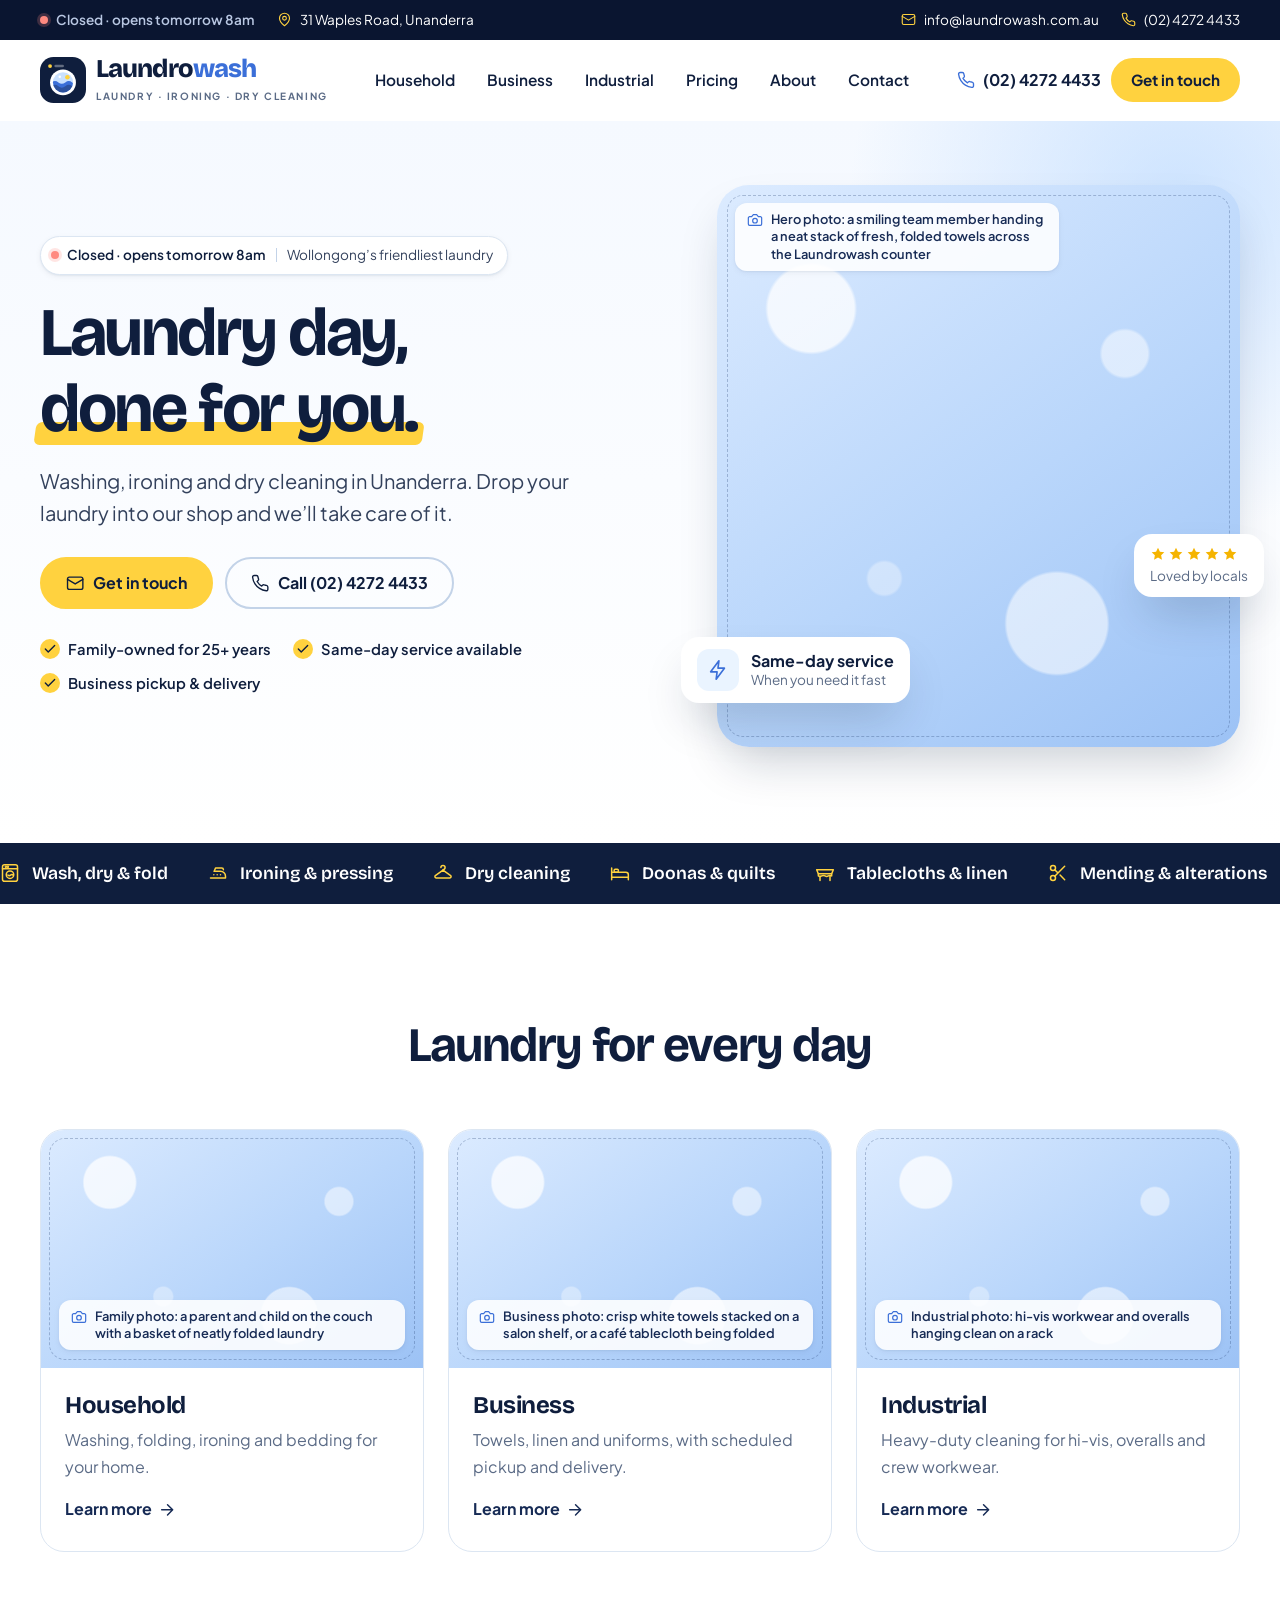
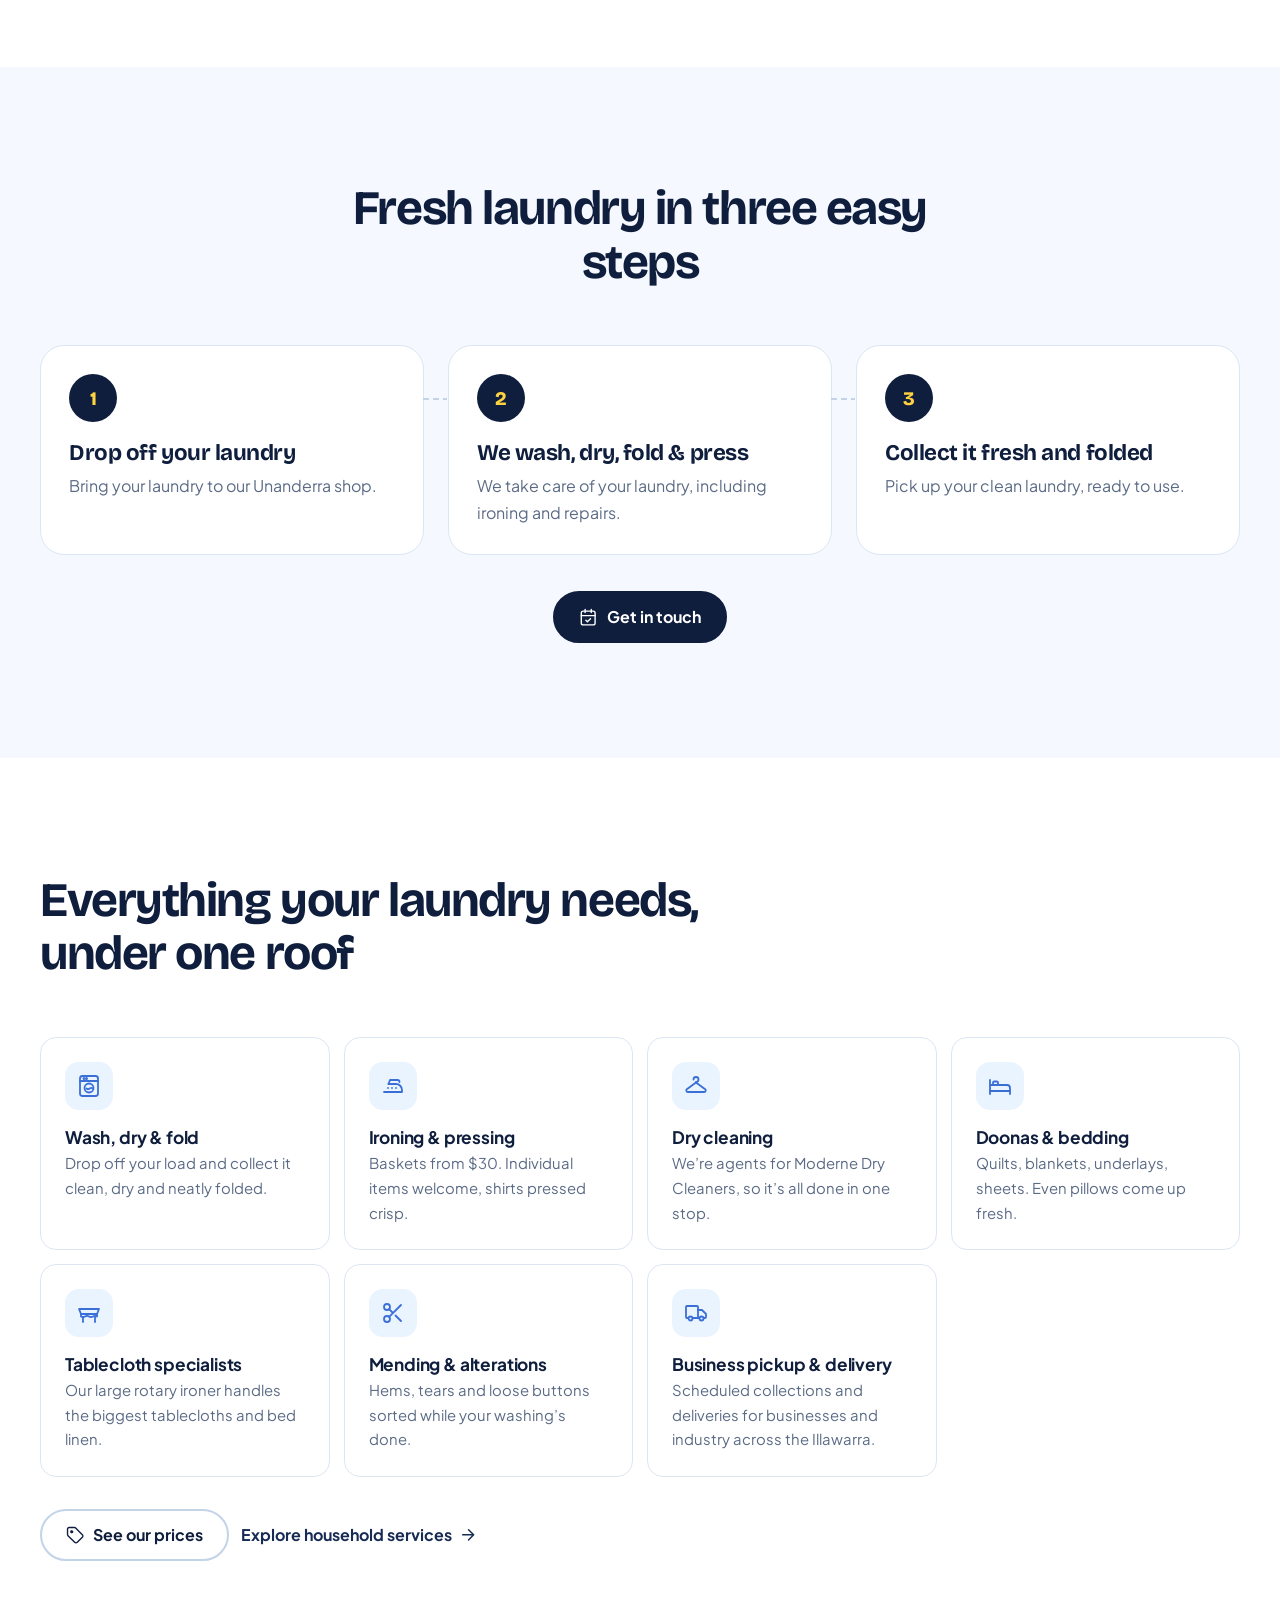
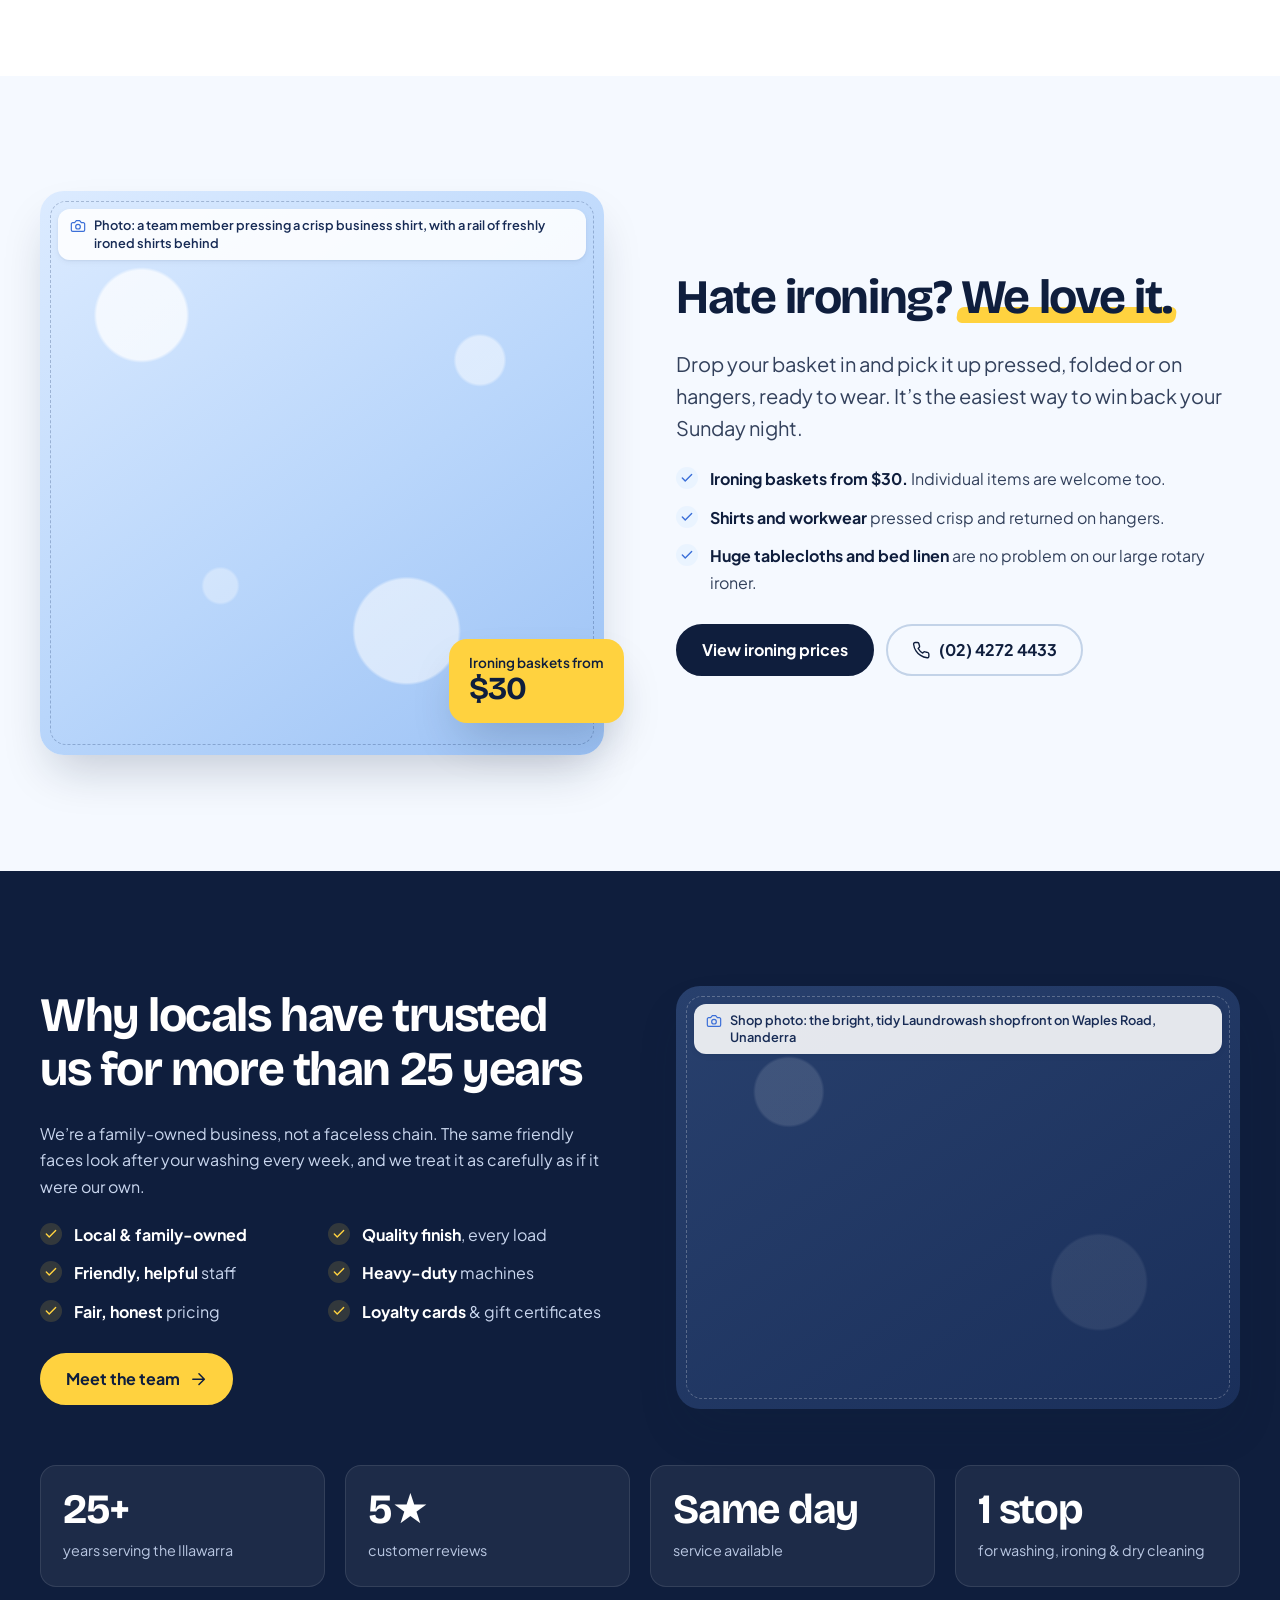
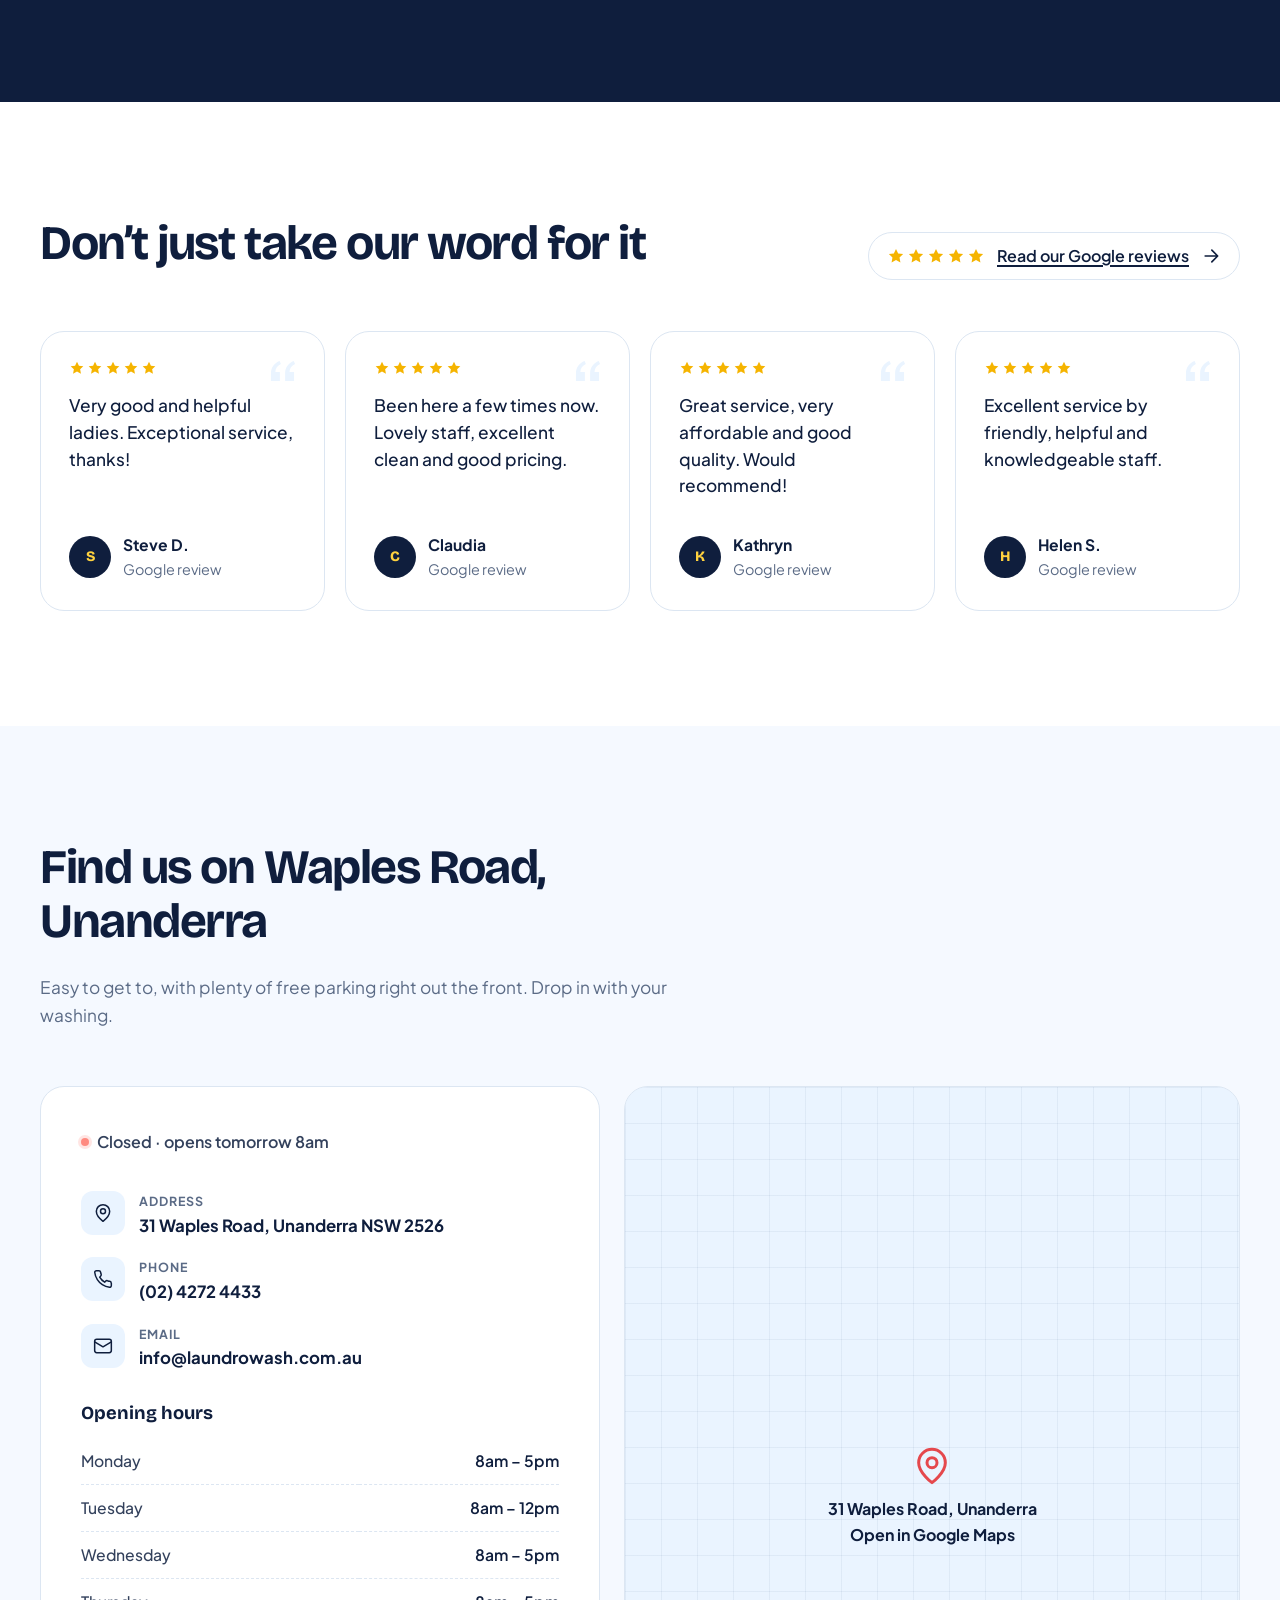
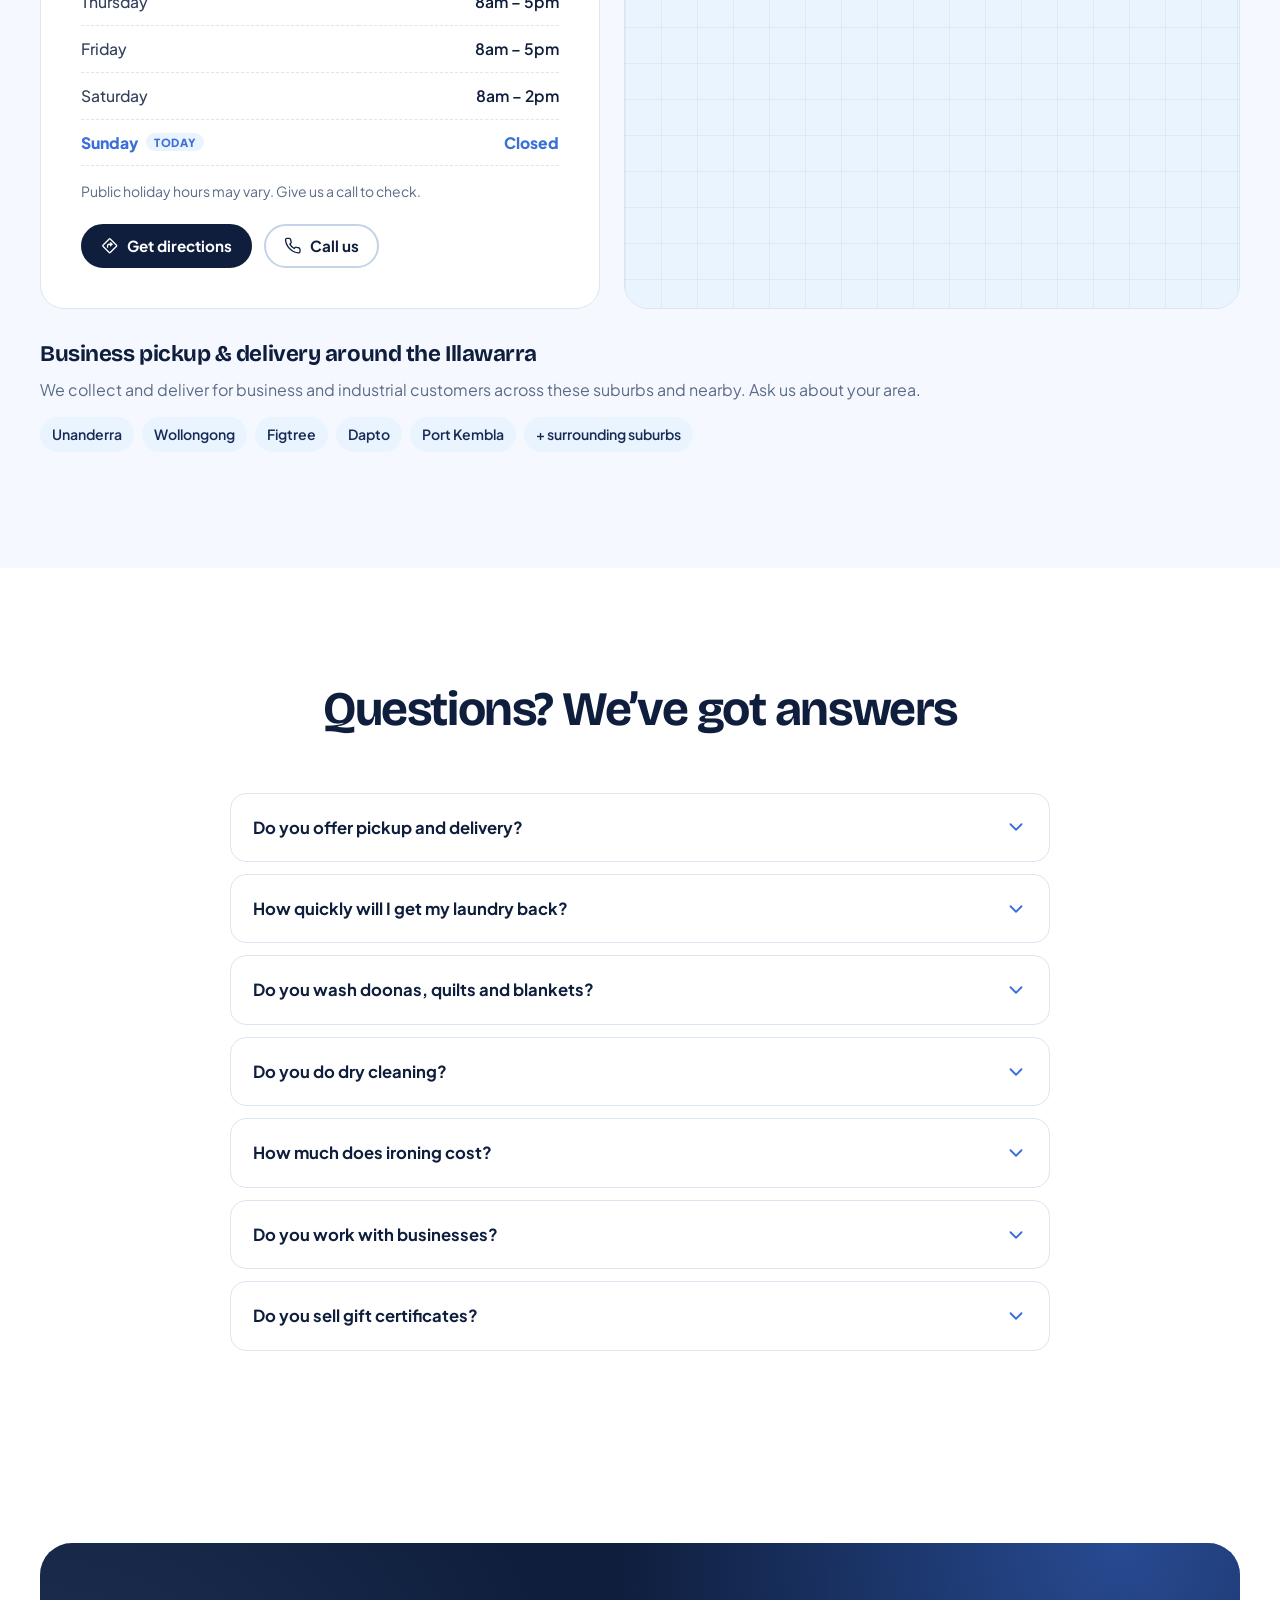
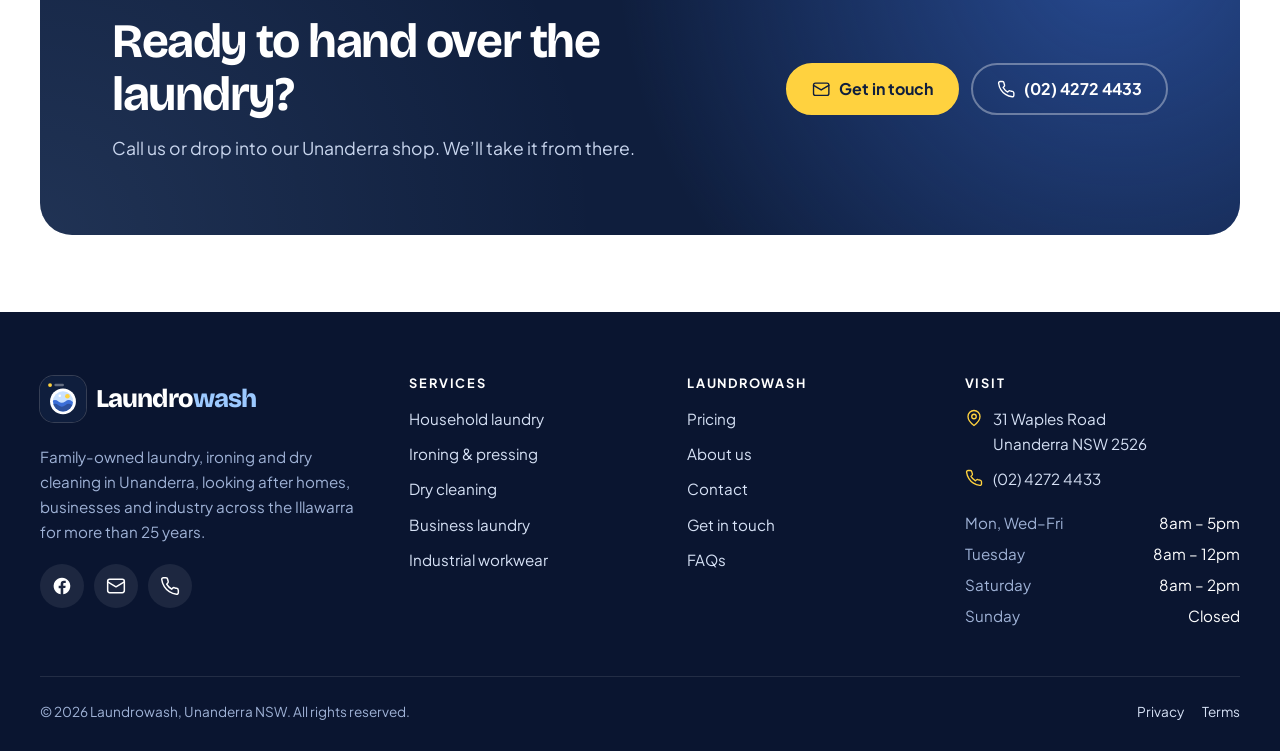
==== commit ecaacdb6: "Simplify website copy and focus pickup on business customers" ====
--- a/index.html
+++ b/index.html
@@ -4,7 +4,7 @@
   <meta charset="utf-8">
   <meta name="viewport" content="width=device-width, initial-scale=1, viewport-fit=cover">
   <title>Laundrowash Unanderra | Laundry, Ironing & Dry Cleaning in Wollongong</title>
-  <meta name="description" content="Family-owned laundry in Unanderra. Wash, dry & fold, ironing from $30, dry cleaning, doonas, self-service machines and pickup & delivery across Wollongong and the Illawarra.">
+  <meta name="description" content="Family-owned laundry in Unanderra. Wash, dry & fold, ironing from $30, dry cleaning, doonas and business pickup & delivery across Wollongong and the Illawarra.">
   <link rel="canonical" href="https://www.laundrowash.com.au/">
   <meta name="theme-color" content="#0f1e3d">
   <meta name="format-detection" content="telephone=no">
@@ -13,7 +13,7 @@
   <meta property="og:site_name" content="Laundrowash">
   <meta property="og:locale" content="en_AU">
   <meta property="og:title" content="Laundrowash | Laundry day, done for you">
-  <meta property="og:description" content="Family-owned laundry in Unanderra. Wash, dry & fold, ironing from $30, dry cleaning, doonas, self-service machines and pickup & delivery across Wollongong and the Illawarra.">
+  <meta property="og:description" content="Family-owned laundry in Unanderra. Wash, dry & fold, ironing from $30, dry cleaning, doonas and business pickup & delivery across Wollongong and the Illawarra.">
   <meta property="og:url" content="https://www.laundrowash.com.au/">
   <meta property="og:image" content="https://www.laundrowash.com.au/assets/img/og-image.png">
   <meta property="og:image:width" content="1200">
@@ -30,8 +30,8 @@
   <link rel="stylesheet" href="/assets/css/styles.css">
   <script src="/assets/js/main.js" defer></script>
 
-  <script type="application/ld+json">{"@context":"https://schema.org","@type":"DryCleaningOrLaundry","@id":"https://www.laundrowash.com.au/#business","name":"Laundrowash","alternateName":"Laundrowash Laundrette Unanderra","description":"Family-owned laundry in Unanderra offering washing, drying, folding, ironing, dry cleaning, self-service machines and pickup & delivery for households, businesses and industry across Wollongong and the Illawarra.","url":"https://www.laundrowash.com.au/","telephone":"+61 2 4272 4433","email":"info@laundrowash.com.au","image":"https://www.laundrowash.com.au/assets/img/og-image.png","logo":"https://www.laundrowash.com.au/assets/img/apple-touch-icon.png","priceRange":"$$","address":{"@type":"PostalAddress","streetAddress":"31 Waples Road","addressLocality":"Unanderra","addressRegion":"NSW","postalCode":"2526","addressCountry":"AU"},"areaServed":[{"@type":"Place","name":"Unanderra"},{"@type":"Place","name":"Wollongong"},{"@type":"Place","name":"Figtree"},{"@type":"Place","name":"Dapto"},{"@type":"Place","name":"Port Kembla"},{"@type":"Place","name":"Illawarra"}],"openingHoursSpecification":[{"@type":"OpeningHoursSpecification","dayOfWeek":"Monday","opens":"08:00","closes":"17:00"},{"@type":"OpeningHoursSpecification","dayOfWeek":"Tuesday","opens":"08:00","closes":"12:00"},{"@type":"OpeningHoursSpecification","dayOfWeek":"Wednesday","opens":"08:00","closes":"17:00"},{"@type":"OpeningHoursSpecification","dayOfWeek":"Thursday","opens":"08:00","closes":"17:00"},{"@type":"OpeningHoursSpecification","dayOfWeek":"Friday","opens":"08:00","closes":"17:00"},{"@type":"OpeningHoursSpecification","dayOfWeek":"Saturday","opens":"08:00","closes":"14:00"}],"sameAs":["https://www.facebook.com/laundrowashlaundrette/"]}</script>
-  <script type="application/ld+json">{"@context":"https://schema.org","@type":"FAQPage","mainEntity":[{"@type":"Question","name":"Do you offer pickup and delivery?","acceptedAnswer":{"@type":"Answer","text":"Yes. We offer free pickup and delivery for local business and industrial customers, and home pickup and delivery by arrangement (conditions apply). Call (02) 4272 4433 to check your suburb and book a time."}},{"@type":"Question","name":"How quickly will I get my laundry back?","acceptedAnswer":{"@type":"Answer","text":"Most orders are ready quickly, and same-day service is often available if you drop off early in the day. Let us know when you need it and we will do our best to make it happen."}},{"@type":"Question","name":"Can I use your machines myself?","acceptedAnswer":{"@type":"Answer","text":"Absolutely. Our self-service laundromat has modern washers and dryers, including large machines for doonas and bulky items, plenty of free parking and friendly staff to help."}},{"@type":"Question","name":"Do you wash doonas, quilts and blankets?","acceptedAnswer":{"@type":"Answer","text":"We do, and pillows too. Doona and blanket washing starts from $15 for a single."}},{"@type":"Question","name":"Do you do dry cleaning?","acceptedAnswer":{"@type":"Answer","text":"Yes. We are agents for Moderne Dry Cleaners, so you can drop off your dry cleaning with your washing and ironing and collect it all from one place."}},{"@type":"Question","name":"How much does ironing cost?","acceptedAnswer":{"@type":"Answer","text":"Ironing baskets start from $30, and individual items are welcome."}},{"@type":"Question","name":"Do you work with businesses?","acceptedAnswer":{"@type":"Answer","text":"Yes. We look after dozens of local businesses including hairdressers, beauty and massage clinics, dentists, cafes, restaurants, schools, mechanics and heavy industry, with regular pickup schedules and pricing to suit."}},{"@type":"Question","name":"Do you sell gift certificates?","acceptedAnswer":{"@type":"Answer","text":"Yes. Gift certificates are available in store, and we also offer loyalty cards for regular customers."}}]}</script>
+  <script type="application/ld+json">{"@context":"https://schema.org","@type":"DryCleaningOrLaundry","@id":"https://www.laundrowash.com.au/#business","name":"Laundrowash","alternateName":"Laundrowash Laundrette Unanderra","description":"Family-owned laundry in Unanderra offering washing, drying, folding, ironing and dry cleaning for households, businesses and industry across the Illawarra, with pickup and delivery for business and industrial customers.","url":"https://www.laundrowash.com.au/","telephone":"+61 2 4272 4433","email":"info@laundrowash.com.au","image":"https://www.laundrowash.com.au/assets/img/og-image.png","logo":"https://www.laundrowash.com.au/assets/img/apple-touch-icon.png","priceRange":"$$","address":{"@type":"PostalAddress","streetAddress":"31 Waples Road","addressLocality":"Unanderra","addressRegion":"NSW","postalCode":"2526","addressCountry":"AU"},"areaServed":[{"@type":"Place","name":"Unanderra"},{"@type":"Place","name":"Wollongong"},{"@type":"Place","name":"Figtree"},{"@type":"Place","name":"Dapto"},{"@type":"Place","name":"Port Kembla"},{"@type":"Place","name":"Illawarra"}],"openingHoursSpecification":[{"@type":"OpeningHoursSpecification","dayOfWeek":"Monday","opens":"08:00","closes":"17:00"},{"@type":"OpeningHoursSpecification","dayOfWeek":"Tuesday","opens":"08:00","closes":"12:00"},{"@type":"OpeningHoursSpecification","dayOfWeek":"Wednesday","opens":"08:00","closes":"17:00"},{"@type":"OpeningHoursSpecification","dayOfWeek":"Thursday","opens":"08:00","closes":"17:00"},{"@type":"OpeningHoursSpecification","dayOfWeek":"Friday","opens":"08:00","closes":"17:00"},{"@type":"OpeningHoursSpecification","dayOfWeek":"Saturday","opens":"08:00","closes":"14:00"}],"sameAs":["https://www.facebook.com/laundrowashlaundrette/"]}</script>
+  <script type="application/ld+json">{"@context":"https://schema.org","@type":"FAQPage","mainEntity":[{"@type":"Question","name":"Do you offer pickup and delivery?","acceptedAnswer":{"@type":"Answer","text":"Yes. We offer free pickup and delivery for local business and industrial customers. Call (02) 4272 4433 to check your suburb and book a time."}},{"@type":"Question","name":"How quickly will I get my laundry back?","acceptedAnswer":{"@type":"Answer","text":"Most orders are ready quickly, and same-day service is often available if you drop off early in the day. Let us know when you need it and we will do our best to make it happen."}},{"@type":"Question","name":"Do you wash doonas, quilts and blankets?","acceptedAnswer":{"@type":"Answer","text":"We do, and pillows too. Doona and blanket washing starts from $15 for a single."}},{"@type":"Question","name":"Do you do dry cleaning?","acceptedAnswer":{"@type":"Answer","text":"Yes. We are agents for Moderne Dry Cleaners, so you can drop off your dry cleaning with your washing and ironing and collect it all from one place."}},{"@type":"Question","name":"How much does ironing cost?","acceptedAnswer":{"@type":"Answer","text":"Ironing baskets start from $30, and individual items are welcome."}},{"@type":"Question","name":"Do you work with businesses?","acceptedAnswer":{"@type":"Answer","text":"Yes. We look after dozens of local businesses including hairdressers, beauty and massage clinics, dentists, cafes, restaurants, schools, mechanics and heavy industry, with regular pickup schedules and pricing to suit."}},{"@type":"Question","name":"Do you sell gift certificates?","acceptedAnswer":{"@type":"Answer","text":"Yes. Gift certificates are available in store, and we also offer loyalty cards for regular customers."}}]}</script>
 </head>
 <body>
 <a class="skip-link" href="#main">Skip to content</a>
@@ -67,7 +67,7 @@
     </nav>
     <div class="header-actions">
       <a class="header-phone" href="tel:+61242724433"><svg class="icon" aria-hidden="true"><use href="/assets/img/icons.svg#i-phone"></use></svg>(02) 4272 4433</a>
-      <a class="btn btn--sun btn--sm header-cta" href="/contact/#book">Book a pickup</a>
+      <a class="btn btn--sun btn--sm header-cta" href="/contact/#book">Get in touch</a>
       <button class="menu-toggle" type="button" aria-expanded="false" aria-controls="mobile-menu">
         <svg class="icon icon-menu" aria-hidden="true"><use href="/assets/img/icons.svg#i-menu"></use></svg><svg class="icon icon-close" aria-hidden="true"><use href="/assets/img/icons.svg#i-close"></use></svg><span class="menu-toggle__label">Menu</span>
       </button>
@@ -88,7 +88,7 @@
     </ul>
   </nav>
   <div class="mobile-menu__cta">
-    <a class="btn btn--sun btn--block" href="/contact/#book"><svg class="icon" aria-hidden="true"><use href="/assets/img/icons.svg#i-truck"></use></svg> Book a pickup</a>
+    <a class="btn btn--sun btn--block" href="/contact/#book"><svg class="icon" aria-hidden="true"><use href="/assets/img/icons.svg#i-mail"></use></svg> Get in touch</a>
     <a class="btn btn--ghost btn--block" href="tel:+61242724433"><svg class="icon" aria-hidden="true"><use href="/assets/img/icons.svg#i-phone"></use></svg> Call (02) 4272 4433</a>
   </div>
   <div class="mobile-menu__info">
@@ -109,15 +109,15 @@
         <span class="hero__tagline">Wollongong&rsquo;s friendliest laundry</span>
       </p>
       <h1>Laundry day, <span class="hl">done for you.</span></h1>
-      <p class="lead">Washing, drying, folding, ironing and dry cleaning, all under one roof in Unanderra. Drop it in, do it yourself, or let us pick up and deliver. Friendly local service for homes, businesses and industry across the Illawarra.</p>
+      <p class="lead">Washing, ironing and dry cleaning in Unanderra. Drop your laundry into our shop and we&rsquo;ll take care of it.</p>
       <div class="btn-row">
-        <a class="btn btn--sun" href="/contact/#book"><svg class="icon" aria-hidden="true"><use href="/assets/img/icons.svg#i-truck"></use></svg> Book a pickup</a>
+        <a class="btn btn--sun" href="/contact/#book"><svg class="icon" aria-hidden="true"><use href="/assets/img/icons.svg#i-mail"></use></svg> Get in touch</a>
         <a class="btn btn--ghost" href="tel:+61242724433"><svg class="icon" aria-hidden="true"><use href="/assets/img/icons.svg#i-phone"></use></svg> Call (02) 4272 4433</a>
       </div>
       <ul class="hero__trust">
         <li><svg class="icon" aria-hidden="true"><use href="/assets/img/icons.svg#i-check"></use></svg> Family-owned for 25+ years</li>
         <li><svg class="icon" aria-hidden="true"><use href="/assets/img/icons.svg#i-check"></use></svg> Same-day service available</li>
-        <li><svg class="icon" aria-hidden="true"><use href="/assets/img/icons.svg#i-check"></use></svg> Pickup &amp; delivery</li>
+        <li><svg class="icon" aria-hidden="true"><use href="/assets/img/icons.svg#i-check"></use></svg> Business pickup &amp; delivery</li>
       </ul>
     </div>
     <div class="hero__media">
@@ -142,16 +142,14 @@
     <span class="strip__item"><svg class="icon" aria-hidden="true"><use href="/assets/img/icons.svg#i-bed"></use></svg> Doonas &amp; quilts</span>
     <span class="strip__item"><svg class="icon" aria-hidden="true"><use href="/assets/img/icons.svg#i-table"></use></svg> Tablecloths &amp; linen</span>
     <span class="strip__item"><svg class="icon" aria-hidden="true"><use href="/assets/img/icons.svg#i-scissors"></use></svg> Mending &amp; alterations</span>
-    <span class="strip__item"><svg class="icon" aria-hidden="true"><use href="/assets/img/icons.svg#i-store"></use></svg> Self-service laundromat</span>
-    <span class="strip__item"><svg class="icon" aria-hidden="true"><use href="/assets/img/icons.svg#i-truck"></use></svg> Pickup &amp; delivery</span>
+    <span class="strip__item"><svg class="icon" aria-hidden="true"><use href="/assets/img/icons.svg#i-truck"></use></svg> Business pickup &amp; delivery</span>
     <span class="strip__item"><svg class="icon" aria-hidden="true"><use href="/assets/img/icons.svg#i-washer"></use></svg> Wash, dry &amp; fold</span>
     <span class="strip__item"><svg class="icon" aria-hidden="true"><use href="/assets/img/icons.svg#i-iron"></use></svg> Ironing &amp; pressing</span>
     <span class="strip__item"><svg class="icon" aria-hidden="true"><use href="/assets/img/icons.svg#i-hanger"></use></svg> Dry cleaning</span>
     <span class="strip__item"><svg class="icon" aria-hidden="true"><use href="/assets/img/icons.svg#i-bed"></use></svg> Doonas &amp; quilts</span>
     <span class="strip__item"><svg class="icon" aria-hidden="true"><use href="/assets/img/icons.svg#i-table"></use></svg> Tablecloths &amp; linen</span>
     <span class="strip__item"><svg class="icon" aria-hidden="true"><use href="/assets/img/icons.svg#i-scissors"></use></svg> Mending &amp; alterations</span>
-    <span class="strip__item"><svg class="icon" aria-hidden="true"><use href="/assets/img/icons.svg#i-store"></use></svg> Self-service laundromat</span>
-    <span class="strip__item"><svg class="icon" aria-hidden="true"><use href="/assets/img/icons.svg#i-truck"></use></svg> Pickup &amp; delivery</span>
+    <span class="strip__item"><svg class="icon" aria-hidden="true"><use href="/assets/img/icons.svg#i-truck"></use></svg> Business pickup &amp; delivery</span>
   </div>
 </div>
 
@@ -159,51 +157,32 @@
 <section class="section" aria-labelledby="who-title">
   <div class="container">
     <div class="section-head text-center">
-      <p class="eyebrow">Who we help</p>
-      <h2 id="who-title">Laundry help for home, business and industry</h2>
-      <p>Whether it&rsquo;s the family&rsquo;s weekly wash, a salon&rsquo;s towels or a mine site&rsquo;s overalls, we&rsquo;ve got the know-how and the machines to handle it.</p>
+
+      <h2 id="who-title">Laundry for every day</h2>
     </div>
     <div class="audience">
       <a class="audience-card reveal" href="/domestic/">
         <div class="ph " role="img" aria-label="Photo placeholder: Family photo: a parent and child on the couch with a basket of neatly folded laundry"><span class="ph__label"><svg class="icon" aria-hidden="true"><use href="/assets/img/icons.svg#i-camera"></use></svg><span>Family photo: a parent and child on the couch with a basket of neatly folded laundry</span></span></div>
         <div class="audience-card__body">
-          <span class="audience-card__kicker"><svg class="icon" aria-hidden="true"><use href="/assets/img/icons.svg#i-home"></use></svg> Household</span>
-          <h3>Get your weekends back</h3>
-          <p>Your weekly wash returned clean, dry and neatly folded, plus ironing, doonas, repairs and dry cleaning.</p>
-          <ul>
-            <li><svg class="icon" aria-hidden="true"><use href="/assets/img/icons.svg#i-check"></use></svg> Wash, dry &amp; fold</li>
-            <li><svg class="icon" aria-hidden="true"><use href="/assets/img/icons.svg#i-check"></use></svg> Ironing baskets from $30</li>
-            <li><svg class="icon" aria-hidden="true"><use href="/assets/img/icons.svg#i-check"></use></svg> Doonas, quilts &amp; blankets</li>
-          </ul>
-          <span class="link-arrow">Household laundry <svg class="icon" aria-hidden="true"><use href="/assets/img/icons.svg#i-arrow"></use></svg></span>
+          <h3>Household</h3>
+          <p>Washing, folding, ironing and bedding for your home.</p>
+          <span class="link-arrow">Learn more <svg class="icon" aria-hidden="true"><use href="/assets/img/icons.svg#i-arrow"></use></svg></span>
         </div>
       </a>
       <a class="audience-card reveal reveal-d1" href="/commercial/">
         <div class="ph " role="img" aria-label="Photo placeholder: Business photo: crisp white towels stacked on a salon shelf, or a café tablecloth being folded"><span class="ph__label"><svg class="icon" aria-hidden="true"><use href="/assets/img/icons.svg#i-camera"></use></svg><span>Business photo: crisp white towels stacked on a salon shelf, or a café tablecloth being folded</span></span></div>
         <div class="audience-card__body">
-          <span class="audience-card__kicker"><svg class="icon" aria-hidden="true"><use href="/assets/img/icons.svg#i-store"></use></svg> Business</span>
-          <h3>Fresh linen, on schedule</h3>
-          <p>Towels, linen and uniforms collected, cleaned and delivered back on a schedule that suits your business.</p>
-          <ul>
-            <li><svg class="icon" aria-hidden="true"><use href="/assets/img/icons.svg#i-check"></use></svg> Salons, clinics, caf&eacute;s &amp; more</li>
-            <li><svg class="icon" aria-hidden="true"><use href="/assets/img/icons.svg#i-check"></use></svg> Free pickup &amp; delivery</li>
-            <li><svg class="icon" aria-hidden="true"><use href="/assets/img/icons.svg#i-check"></use></svg> Same-day turnaround available</li>
-          </ul>
-          <span class="link-arrow">Business laundry <svg class="icon" aria-hidden="true"><use href="/assets/img/icons.svg#i-arrow"></use></svg></span>
+          <h3>Business</h3>
+          <p>Towels, linen and uniforms, with scheduled pickup and delivery.</p>
+          <span class="link-arrow">Learn more <svg class="icon" aria-hidden="true"><use href="/assets/img/icons.svg#i-arrow"></use></svg></span>
         </div>
       </a>
       <a class="audience-card reveal reveal-d2" href="/industrial/">
         <div class="ph " role="img" aria-label="Photo placeholder: Industrial photo: hi-vis workwear and overalls hanging clean on a rack"><span class="ph__label"><svg class="icon" aria-hidden="true"><use href="/assets/img/icons.svg#i-camera"></use></svg><span>Industrial photo: hi-vis workwear and overalls hanging clean on a rack</span></span></div>
         <div class="audience-card__body">
-          <span class="audience-card__kicker"><svg class="icon" aria-hidden="true"><use href="/assets/img/icons.svg#i-hardhat"></use></svg> Industrial</span>
-          <h3>Tough on grime</h3>
-          <p>Heavy-duty cleaning for workwear from mines, civil contractors and diesel workshops, on industrial-grade machines.</p>
-          <ul>
-            <li><svg class="icon" aria-hidden="true"><use href="/assets/img/icons.svg#i-check"></use></svg> Heavily soiled hi-vis &amp; overalls</li>
-            <li><svg class="icon" aria-hidden="true"><use href="/assets/img/icons.svg#i-check"></use></svg> Industrial washers &amp; dryers</li>
-            <li><svg class="icon" aria-hidden="true"><use href="/assets/img/icons.svg#i-check"></use></svg> Regular crew laundry programs</li>
-          </ul>
-          <span class="link-arrow">Industrial workwear <svg class="icon" aria-hidden="true"><use href="/assets/img/icons.svg#i-arrow"></use></svg></span>
+          <h3>Industrial</h3>
+          <p>Heavy-duty cleaning for hi-vis, overalls and crew workwear.</p>
+          <span class="link-arrow">Learn more <svg class="icon" aria-hidden="true"><use href="/assets/img/icons.svg#i-arrow"></use></svg></span>
         </div>
       </a>
     </div>
@@ -214,28 +193,28 @@
 <section class="section section--soft" aria-labelledby="how-title">
   <div class="container">
     <div class="section-head text-center">
-      <p class="eyebrow">How it works</p>
+
       <h2 id="how-title">Fresh laundry in three easy steps</h2>
     </div>
     <ol class="steps">
       <li class="step reveal">
         <span class="step__num">1</span>
-        <h3>Drop off or book a pickup</h3>
-        <p>Pop into our Unanderra shop (there&rsquo;s plenty of parking) or get in touch and we&rsquo;ll arrange a pickup.</p>
+        <h3>Drop off your laundry</h3>
+        <p>Bring your laundry to our Unanderra shop.</p>
       </li>
       <li class="step reveal reveal-d1">
         <span class="step__num">2</span>
         <h3>We wash, dry, fold &amp; press</h3>
-        <p>Our team takes care of everything on modern machines, with a quality finish every time. Ironing and repairs too.</p>
+        <p>We take care of your laundry, including ironing and repairs.</p>
       </li>
       <li class="step reveal reveal-d2">
         <span class="step__num">3</span>
-        <h3>Collect it, or we deliver</h3>
-        <p>Pick it up fresh and folded, or we&rsquo;ll bring it back to you. Same-day service is often available. Just ask.</p>
+        <h3>Collect it fresh and folded</h3>
+        <p>Pick up your clean laundry, ready to use.</p>
       </li>
     </ol>
     <div class="text-center" style="margin-top:36px">
-      <a class="btn" href="/contact/#book"><svg class="icon" aria-hidden="true"><use href="/assets/img/icons.svg#i-calendar"></use></svg> Book a pickup</a>
+      <a class="btn" href="/contact/#book"><svg class="icon" aria-hidden="true"><use href="/assets/img/icons.svg#i-calendar"></use></svg> Get in touch</a>
     </div>
   </div>
 </section>
@@ -244,9 +223,8 @@
 <section class="section" aria-labelledby="services-title">
   <div class="container">
     <div class="section-head">
-      <p class="eyebrow">Our services</p>
+
       <h2 id="services-title">Everything your laundry needs, under one roof</h2>
-      <p>From one shirt to a whole restaurant&rsquo;s linen, we&rsquo;ll look after it properly.</p>
     </div>
     <div class="tiles">
       <div class="tile reveal"><span class="tile__icon"><svg class="icon" aria-hidden="true"><use href="/assets/img/icons.svg#i-washer"></use></svg></span><div><h3>Wash, dry &amp; fold</h3><p>Drop off your load and collect it clean, dry and neatly folded.</p></div></div>
@@ -255,8 +233,7 @@
       <div class="tile reveal reveal-d3"><span class="tile__icon"><svg class="icon" aria-hidden="true"><use href="/assets/img/icons.svg#i-bed"></use></svg></span><div><h3>Doonas &amp; bedding</h3><p>Quilts, blankets, underlays, sheets. Even pillows come up fresh.</p></div></div>
       <div class="tile reveal"><span class="tile__icon"><svg class="icon" aria-hidden="true"><use href="/assets/img/icons.svg#i-table"></use></svg></span><div><h3>Tablecloth specialists</h3><p>Our large rotary ironer handles the biggest tablecloths and bed linen.</p></div></div>
       <div class="tile reveal reveal-d1"><span class="tile__icon"><svg class="icon" aria-hidden="true"><use href="/assets/img/icons.svg#i-scissors"></use></svg></span><div><h3>Mending &amp; alterations</h3><p>Hems, tears and loose buttons sorted while your washing&rsquo;s done.</p></div></div>
-      <div class="tile reveal reveal-d2"><span class="tile__icon"><svg class="icon" aria-hidden="true"><use href="/assets/img/icons.svg#i-store"></use></svg></span><div><h3>Self-service laundromat</h3><p>Modern washers and dryers, free parking and friendly help on hand.</p></div></div>
-      <div class="tile reveal reveal-d3"><span class="tile__icon"><svg class="icon" aria-hidden="true"><use href="/assets/img/icons.svg#i-truck"></use></svg></span><div><h3>Pickup &amp; delivery</h3><p>We collect and return across Wollongong, Dapto, Figtree and surrounds.</p></div></div>
+      <div class="tile reveal reveal-d3"><span class="tile__icon"><svg class="icon" aria-hidden="true"><use href="/assets/img/icons.svg#i-truck"></use></svg></span><div><h3>Business pickup &amp; delivery</h3><p>Scheduled collections and deliveries for businesses and industry across the Illawarra.</p></div></div>
     </div>
     <div class="btn-row" style="margin-top:32px">
       <a class="btn btn--ghost" href="/pricing/"><svg class="icon" aria-hidden="true"><use href="/assets/img/icons.svg#i-tag"></use></svg> See our prices</a>
@@ -273,7 +250,7 @@
       <div class="split__badge"><span>Ironing baskets from</span><strong>$30</strong></div>
     </div>
     <div class="reveal reveal-d1">
-      <p class="eyebrow">Ironing service</p>
+
       <h2 id="ironing-title">Hate ironing? <span class="hl">We love it.</span></h2>
       <p class="lead">Drop your basket in and pick it up pressed, folded or on hangers, ready to wear. It&rsquo;s the easiest way to win back your Sunday night.</p>
       <ul class="checklist">
@@ -294,7 +271,7 @@
   <div class="container">
     <div class="split">
       <div class="reveal">
-        <p class="eyebrow">Why Laundrowash</p>
+
         <h2 id="why-title">Why locals have trusted us for more than 25 years</h2>
         <p>We&rsquo;re a family-owned business, not a faceless chain. The same friendly faces look after your washing every week, and we treat it as carefully as if it were our own.</p>
         <ul class="checklist checklist--2">
@@ -325,7 +302,7 @@
   <div class="container">
     <div class="reviews__summary">
       <div>
-        <p class="eyebrow">Customer reviews</p>
+
         <h2 id="reviews-title" class="mt-0">Don’t just take our word for it</h2>
       </div>
       <a class="rating-pill" href="https://www.google.com/search?q=Laundrowash+Unanderra+reviews" target="_blank" rel="noopener"><span class="stars" role="img" aria-label="5 out of 5 stars"><svg class="icon" aria-hidden="true"><use href="/assets/img/icons.svg#i-star"></use></svg><svg class="icon" aria-hidden="true"><use href="/assets/img/icons.svg#i-star"></use></svg><svg class="icon" aria-hidden="true"><use href="/assets/img/icons.svg#i-star"></use></svg><svg class="icon" aria-hidden="true"><use href="/assets/img/icons.svg#i-star"></use></svg><svg class="icon" aria-hidden="true"><use href="/assets/img/icons.svg#i-star"></use></svg></span> Read our Google reviews <svg class="icon" aria-hidden="true"><use href="/assets/img/icons.svg#i-arrow"></use></svg></a>
@@ -359,28 +336,13 @@
   </div>
 </section>
 
-<!-- ============ SELF SERVICE PROMO ============ -->
-<section class="section section--tight" style="padding-top:0">
-  <div class="container">
-    <div class="promo reveal">
-      <div>
-        <h2>Prefer to do it yourself?</h2>
-        <p>Our self-service laundromat has modern washers and dryers (including big machines for doonas), plenty of free parking and a covered garden area to relax in while you wait.</p>
-      </div>
-      <div class="btn-row">
-        <a class="btn" href="/domestic/#self-service">About self-service <svg class="icon" aria-hidden="true"><use href="/assets/img/icons.svg#i-arrow"></use></svg></a>
-      </div>
-    </div>
-  </div>
-</section>
-
 <!-- ============ VISIT ============ -->
 <section class="section section--soft" id="visit" aria-labelledby="visit-title">
   <div class="container">
     <div class="section-head">
-      <p class="eyebrow">Visit us</p>
+
       <h2 id="visit-title">Find us on Waples Road, Unanderra</h2>
-      <p>Easy to get to, with plenty of free parking right out the front. Drop in with your washing or use our self-service machines.</p>
+      <p>Easy to get to, with plenty of free parking right out the front. Drop in with your washing.</p>
     </div>
     <div class="visit">
       <div class="visit__card reveal">
@@ -414,8 +376,8 @@
       </div>
     </div>
     <div style="margin-top:32px">
-      <h3>Pickup &amp; delivery around the Illawarra</h3>
-      <p class="muted" style="margin:0">We regularly collect and deliver across these suburbs and nearby. Not sure if we cover you? Just ask.</p>
+      <h3>Business pickup &amp; delivery around the Illawarra</h3>
+      <p class="muted" style="margin:0">We collect and deliver for business and industrial customers across these suburbs and nearby. Ask us about your area.</p>
       <ul class="suburbs"><li>Unanderra</li><li>Wollongong</li><li>Figtree</li><li>Dapto</li><li>Port Kembla</li><li>+ surrounding suburbs</li></ul>
     </div>
   </div>
@@ -425,21 +387,17 @@
 <section class="section" id="faq" aria-labelledby="faq-title">
   <div class="container container--narrow">
     <div class="section-head text-center">
-      <p class="eyebrow">FAQs</p>
+
       <h2 id="faq-title">Questions? We&rsquo;ve got answers</h2>
     </div>
     <div class="faq">
       <details>
         <summary>Do you offer pickup and delivery? <svg class="icon" aria-hidden="true"><use href="/assets/img/icons.svg#i-chevron"></use></svg></summary>
-        <div class="faq__body"><p>Yes. We offer free pickup and delivery for local business and industrial customers, and home pickup and delivery by arrangement (conditions apply). Give us a call on <a href="tel:+61242724433">(02) 4272 4433</a> to check your suburb and book a time.</p></div>
+        <div class="faq__body"><p>Yes. We offer free pickup and delivery for local business and industrial customers. Give us a call on <a href="tel:+61242724433">(02) 4272 4433</a> to check your suburb and book a time.</p></div>
       </details>
       <details>
         <summary>How quickly will I get my laundry back? <svg class="icon" aria-hidden="true"><use href="/assets/img/icons.svg#i-chevron"></use></svg></summary>
         <div class="faq__body"><p>Most orders are ready quickly, and same-day service is often available if you drop off early in the day. Let us know when you need it and we&rsquo;ll do our best to make it happen.</p></div>
-      </details>
-      <details>
-        <summary>Can I use your machines myself? <svg class="icon" aria-hidden="true"><use href="/assets/img/icons.svg#i-chevron"></use></svg></summary>
-        <div class="faq__body"><p>Absolutely. Our self-service laundromat has modern washers and dryers, including large machines for doonas and bulky items. There&rsquo;s plenty of free parking, and our friendly staff are always happy to help.</p></div>
       </details>
       <details>
         <summary>Do you wash doonas, quilts and blankets? <svg class="icon" aria-hidden="true"><use href="/assets/img/icons.svg#i-chevron"></use></svg></summary>
@@ -470,10 +428,10 @@
     <div class="cta-panel reveal">
       <div>
         <h2>Ready to hand over the laundry?</h2>
-        <p>Call us, drop in, or book a pickup online. We’ll take it from there.</p>
+        <p>Call us or drop into our Unanderra shop. We’ll take it from there.</p>
       </div>
       <div class="btn-row">
-        <a class="btn btn--sun" href="/contact/#book"><svg class="icon" aria-hidden="true"><use href="/assets/img/icons.svg#i-truck"></use></svg> Book a pickup</a>
+        <a class="btn btn--sun" href="/contact/#book"><svg class="icon" aria-hidden="true"><use href="/assets/img/icons.svg#i-mail"></use></svg> Get in touch</a>
         <a class="btn btn--outline-light" href="tel:+61242724433"><svg class="icon" aria-hidden="true"><use href="/assets/img/icons.svg#i-phone"></use></svg> (02) 4272 4433</a>
       </div>
     </div>
@@ -502,7 +460,6 @@
           <li><a href="/domestic/">Household laundry</a></li>
           <li><a href="/domestic/#ironing">Ironing &amp; pressing</a></li>
           <li><a href="/domestic/#dry-cleaning">Dry cleaning</a></li>
-          <li><a href="/domestic/#self-service">Self-service laundromat</a></li>
           <li><a href="/commercial/">Business laundry</a></li>
           <li><a href="/industrial/">Industrial workwear</a></li>
         </ul>
@@ -513,7 +470,7 @@
           <li><a href="/pricing/">Pricing</a></li>
           <li><a href="/about-us/">About us</a></li>
           <li><a href="/contact/">Contact</a></li>
-          <li><a href="/contact/#book">Book a pickup</a></li>
+          <li><a href="/contact/#book">Get in touch</a></li>
           <li><a href="/#faq">FAQs</a></li>
         </ul>
       </div>
@@ -544,7 +501,7 @@
 <nav class="action-bar" aria-label="Quick actions">
   <a href="tel:+61242724433"><svg class="icon" aria-hidden="true"><use href="/assets/img/icons.svg#i-phone"></use></svg>Call</a>
   <a href="https://www.google.com/maps/dir/?api=1&destination=Laundrowash%2C%2031%20Waples%20Road%2C%20Unanderra%20NSW%202526" target="_blank" rel="noopener"><svg class="icon" aria-hidden="true"><use href="/assets/img/icons.svg#i-directions"></use></svg>Directions</a>
-  <a class="action-bar__primary" href="/contact/#book"><svg class="icon" aria-hidden="true"><use href="/assets/img/icons.svg#i-truck"></use></svg>Book a pickup</a>
+  <a class="action-bar__primary" href="/contact/#book"><svg class="icon" aria-hidden="true"><use href="/assets/img/icons.svg#i-mail"></use></svg>Get in touch</a>
 </nav>
 </body>
 </html>
